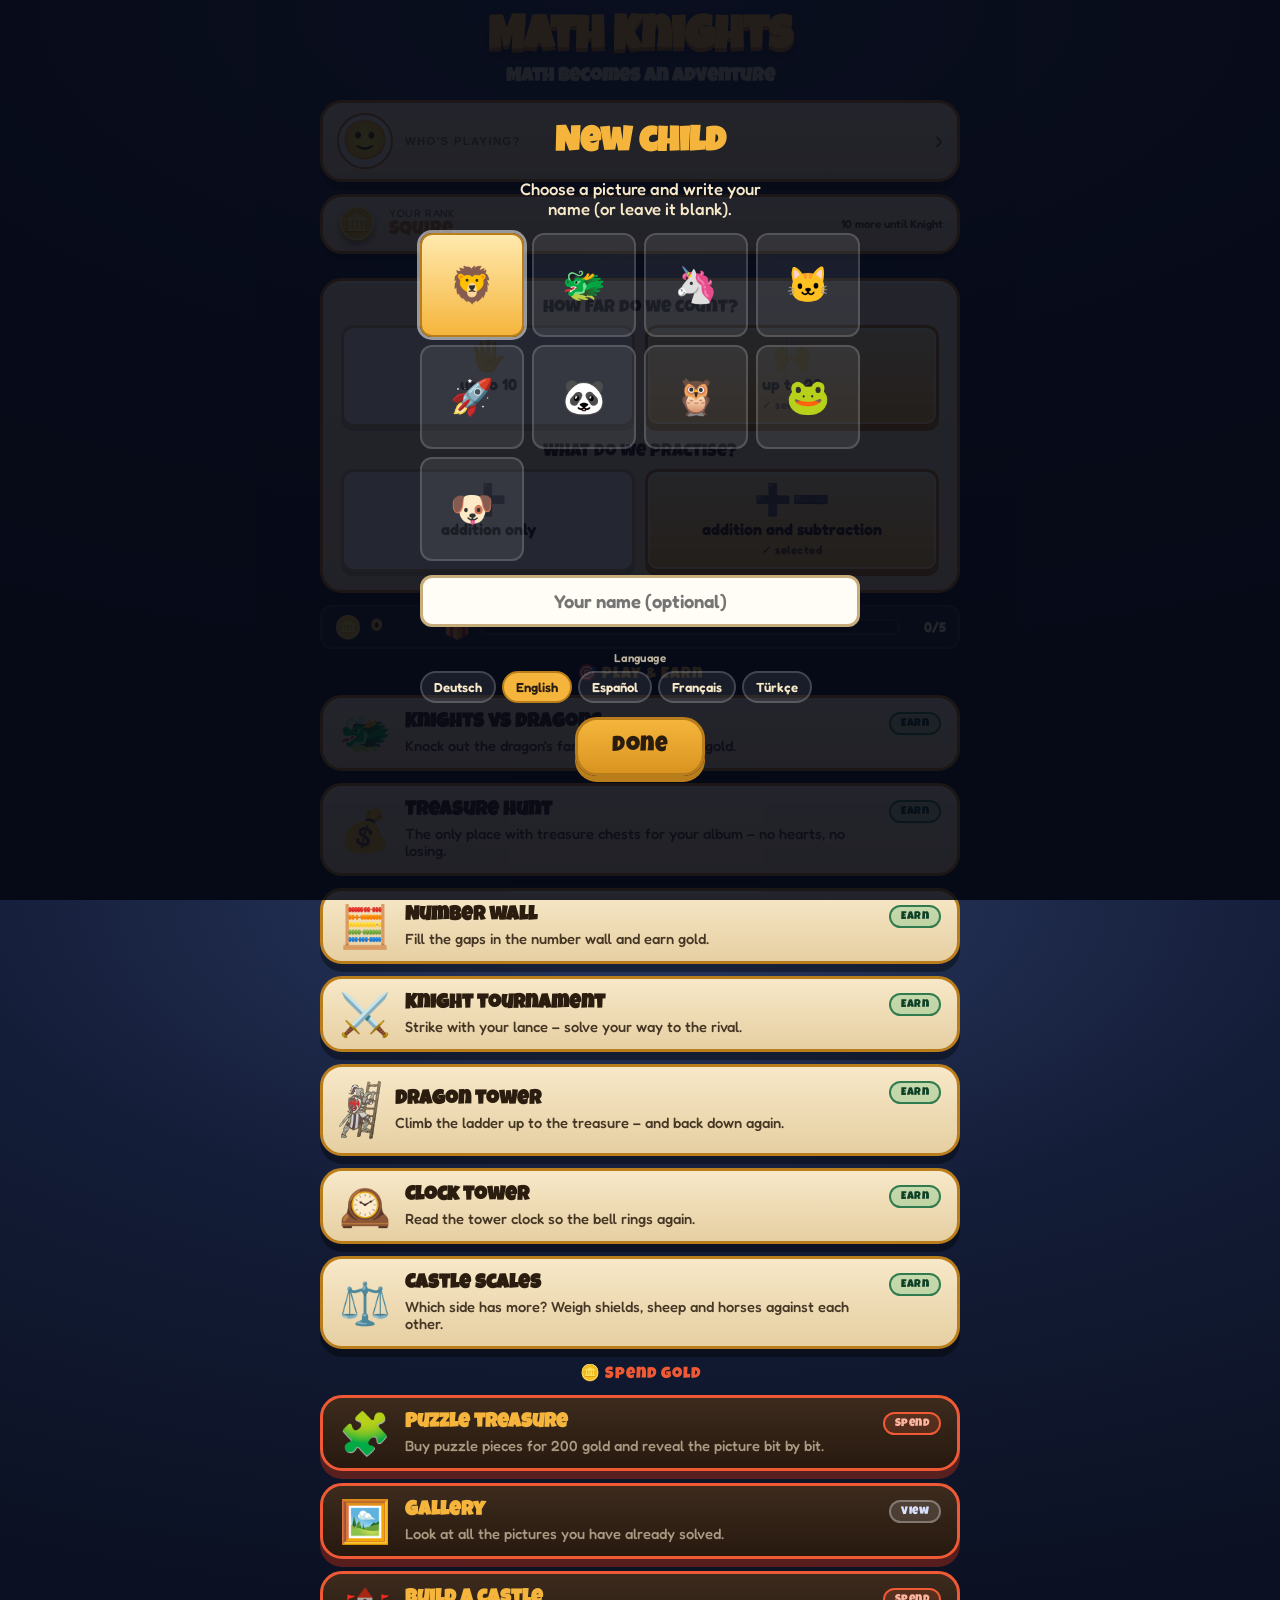
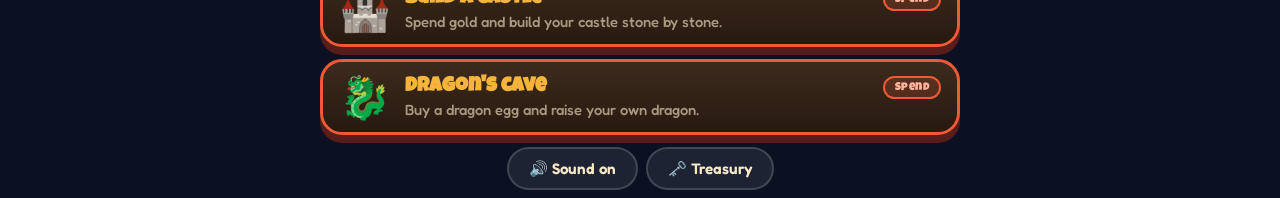
==== index.html @ bd095469 "Fortschritt: Spiele beginnen dort, wo sie aufgehört haben Bisher fing jedes Spiel bei jedem Start wi" ====
<!DOCTYPE html>
<html lang="de">
<head>
<meta charset="utf-8">
<meta name="viewport" content="width=device-width, initial-scale=1, viewport-fit=cover">
<title>Rechen-Ritter – Plus und Minus bis 20</title>
<link rel="preconnect" href="https://fonts.googleapis.com">
<link rel="preconnect" href="https://fonts.gstatic.com" crossorigin>
<link href="https://fonts.googleapis.com/css2?family=Luckiest+Guy&family=Fredoka:wght@400;500;600;700&display=swap" rel="stylesheet">
<link rel="stylesheet" href="style.css?v=31">
</head>
<body>
<div id="app">

  <!-- ============ START ============ -->
  <section class="screen is-active" id="screen-start">
    <h1 class="titel">
      <span class="zeile1" data-i18n="start.titel">Rechen-Ritter</span>
      <span class="zeile2" data-i18n="start.untertitel">Rechnen wird zum Abenteuer</span>
    </h1>

    <button class="spieler-leiste" id="spieler-leiste" type="button" data-i18n-aria="wer.spielt" aria-label="Wer spielt?">
      <span class="avatar" id="spieler-avatar">🦁</span>
      <span class="spieler-info">
        <span class="kopf" data-i18n="wer.spielt">Wer spielt?</span>
        <span class="name" id="spieler-name">Ritter 1</span>
      </span>
      <span class="pfeil">›</span>
    </button>

    <div class="rang-banner">
      <span class="rb-emoji js-rang-emoji">🪙</span>
      <span class="rb-info">
        <span class="rb-label" data-i18n="dein.rang">Dein Rang</span>
        <span class="rb-name js-rang">Knappe</span>
      </span>
      <span class="rb-fort js-rang-fort">noch 10 bis Ritter</span>
    </div>

    <!-- Erscheint nur, wenn der Drache Hunger hat; fuehrt in die Hoehle. -->
    <button class="hunger-banner" id="hunger-banner" type="button" hidden>
      <span class="hb-emoji">🍖</span>
      <span class="hb-info">
        <span class="hb-titel" id="hunger-titel">Dein Drache hat Hunger</span>
        <span class="hb-text" id="hunger-text">Ab in die Höhle und füttern!</span>
      </span>
      <span class="pfeil">›</span>
    </button>

    <div class="tafel">
      <div class="frage-block">
        <div class="frage" data-i18n="frage.raum">Wie weit rechnen wir?</div>
        <div class="wahl" id="wahl-raum">
          <button type="button" data-wert="10" aria-pressed="false"><span class="zeichen">🖐️</span><span data-i18n="raum.bis10">bis 10</span></button>
          <button type="button" data-wert="20" aria-pressed="true"><span class="zeichen">🙌</span><span data-i18n="raum.bis20">bis 20</span></button>
        </div>
      </div>
      <div class="frage-block">
        <div class="frage" data-i18n="frage.art">Was üben wir?</div>
        <div class="wahl" id="wahl-art">
          <button type="button" data-wert="plus" aria-pressed="false"><span class="zeichen">➕</span><span data-i18n="art.plus">nur Plus</span></button>
          <button type="button" data-wert="beides" aria-pressed="true"><span class="zeichen">➕➖</span><span data-i18n="art.beides">Plus und Minus</span></button>
        </div>
      </div>
    </div>

    <div class="schatzleiste">
      <span class="schild">🪙</span>
      <span class="goldbox js-goldbox"><span class="js-gold">0</span></span>
      <span class="schild">🎁</span>
      <span class="balken"><i class="js-truhe-balken"></i></span>
      <span class="zaehler js-truhe-zaehler">0/5</span>
    </div>

    <div class="spielwahl">
      <div class="spielwahl-titel" data-i18n="spielen.verdienen">🎯 Spielen &amp; Verdienen</div>
      <button class="spielkarte" id="karte-kampf" type="button">
        <span class="bild">🐲</span>
        <span>
          <h3 data-i18n="karte.kampf.titel">Ritter gegen Drachen</h3>
          <p data-i18n="karte.kampf.text">Schlag dem Drachen die Giftzähne aus. Jeder Treffer bringt Gold.</p>
          <span class="karte-fort" id="fort-kampf" hidden></span>
        </span>
        <span class="badge badge--verdienen" data-i18n="badge.verdienen">Verdienen</span>
      </button>
      <button class="spielkarte" id="karte-hort" type="button">
        <span class="bild">💰</span>
        <span>
          <h3 data-i18n="karte.hort.titel">Schatzjagd</h3>
          <p data-i18n="karte.hort.text">Nur hier gibt es Schatztruhen fürs Album – in Ruhe, ohne Verlieren.</p>
          <span class="karte-fort" id="fort-hort" hidden></span>
        </span>
        <span class="badge badge--verdienen" data-i18n="badge.verdienen">Verdienen</span>
      </button>
      <button class="spielkarte" id="karte-mauer" type="button">
        <span class="bild">🧮</span>
        <span>
          <h3 data-i18n="karte.mauer.titel">Rechenmauer</h3>
          <p data-i18n="karte.mauer.text">Fülle die Lücken der Zahlenmauer und verdiene Gold.</p>
          <span class="karte-fort" id="fort-mauer" hidden></span>
        </span>
        <span class="badge badge--verdienen" data-i18n="badge.verdienen">Verdienen</span>
      </button>
      <button class="spielkarte" id="karte-turnier" type="button">
        <span class="bild">⚔️</span>
        <span>
          <h3 data-i18n="karte.turnier.titel">Ritter-Turnier</h3>
          <p data-i18n="karte.turnier.text">Stich mit deiner Lanze zu – rechne dich bis zum Gegner vor.</p>
          <span class="karte-fort" id="fort-turnier" hidden></span>
        </span>
        <span class="badge badge--verdienen" data-i18n="badge.verdienen">Verdienen</span>
      </button>
      <button class="spielkarte" id="karte-turm" type="button">
        <span class="bild"><img src="images/ritter-leiter.svg?v=2" alt=""></span>
        <span>
          <h3 data-i18n="karte.turm.titel">Drachenturm</h3>
          <p data-i18n="karte.turm.text">Steig die Leiter hinauf zum Schatz – und wieder hinunter.</p>
        </span>
        <span class="badge badge--verdienen" data-i18n="badge.verdienen">Verdienen</span>
      </button>

      <button class="spielkarte" id="karte-uhr" type="button">
        <span class="bild">🕰️</span>
        <span>
          <h3 data-i18n="karte.uhr.titel">Uhrturm</h3>
          <p data-i18n="karte.uhr.text">Lies die Turmuhr ab, damit die Glocke wieder läutet.</p>
          <span class="karte-fort" id="fort-uhr" hidden></span>
        </span>
        <span class="badge badge--verdienen" data-i18n="badge.verdienen">Verdienen</span>
      </button>

      <button class="spielkarte" id="karte-waage" type="button">
        <span class="bild">⚖️</span>
        <span>
          <h3 data-i18n="karte.waage.titel">Burgwaage</h3>
          <p data-i18n="karte.waage.text">Wo sind mehr? Wieg Schilde, Schafe und Pferde gegeneinander auf.</p>
          <span class="karte-fort" id="fort-waage" hidden></span>
        </span>
        <span class="badge badge--verdienen" data-i18n="badge.verdienen">Verdienen</span>
      </button>

      <div class="spielwahl-titel spielwahl-titel--ausgeben" data-i18n="gold.ausgeben">🪙 Gold ausgeben</div>
      <button class="spielkarte spielkarte--ausgeben" id="karte-puzzle" type="button">
        <span class="bild">🧩</span>
        <span>
          <h3 data-i18n="karte.puzzle.titel">Puzzle-Schatz</h3>
          <p data-i18n="karte.puzzle.text">Kaufe Puzzleteile für 200 Gold und enthülle das Bild Stück für Stück.</p>
        </span>
        <span class="badge badge--ausgeben" data-i18n="badge.ausgeben">Ausgeben</span>
      </button>
      <button class="spielkarte spielkarte--ausgeben" id="karte-galerie" type="button">
        <span class="bild">🖼️</span>
        <span>
          <h3 data-i18n="karte.galerie.titel">Bildergalerie</h3>
          <p data-i18n="karte.galerie.text">Schau dir alle Bilder an, die du schon gelöst hast.</p>
        </span>
        <span class="badge badge--ansehen" data-i18n="badge.ansehen">Ansehen</span>
      </button>
      <button class="spielkarte spielkarte--ausgeben" id="karte-burg" type="button">
        <span class="bild">🏰</span>
        <span>
          <h3 data-i18n="karte.burg.titel">Burg bauen</h3>
          <p data-i18n="karte.burg.text">Gib Gold aus und errichte deine Burg Stein für Stein.</p>
        </span>
        <span class="badge badge--ausgeben" data-i18n="badge.ausgeben">Ausgeben</span>
      </button>
      <button class="spielkarte spielkarte--ausgeben" id="karte-hoehle" type="button">
        <span class="bild">🐉</span>
        <span>
          <h3 data-i18n="karte.hoehle.titel">Drachenhöhle</h3>
          <p data-i18n="karte.hoehle.text">Kauf ein Drachenei und zieh deinen eigenen Drachen gross.</p>
        </span>
        <span class="badge badge--ausgeben" data-i18n="badge.ausgeben">Ausgeben</span>
        <span class="karte-punkt" id="hoehle-punkt" hidden>🍖</span>
      </button>
    </div>

    <div class="fusszeile">
      <button class="mini" id="btn-ton-start">🔊 Ton an</button>
      <button class="mini" data-kammer data-i18n="kammer">🗝️ Schatzkammer</button>
    </div>
  </section>

  <!-- ============ SPIEL 1: DRACHENKAMPF ============ -->
  <section class="screen" id="screen-kampf">
    <div class="kampfleiste">
      <div class="partei">
        <div class="name" data-i18n="k.partei.ritter">Ritter</div>
        <div class="leben" id="herzen"></div>
      </div>
      <div class="runde" id="runde">Drache 1</div>
      <div class="partei partei--drache">
        <div class="name" id="drachen-name">Glutzahn</div>
        <div class="leben" id="zaehne"></div>
      </div>
    </div>

    <div class="schatzleiste">
      <span class="schild">🪙</span>
      <span class="goldbox js-goldbox"><span class="js-gold">0</span></span>
    </div>

    <div class="rang-chip"><span class="js-rang-emoji">🪙</span><span class="js-rang">Knappe</span></div>

    <div class="funken funken--gold" id="k-gold-funken"></div>

    <div class="arena">
      <div class="figur" id="ritter"><img src="images/ritter.svg?v=3" data-i18n-alt="k.partei.ritter" alt="Ritter"></div>
      <div class="figur figur--begleiter aus" id="kampf-begleiter" aria-hidden="true"></div>
      <div class="figur figur--drache" id="drache">🐲</div>
      <div class="effekt" id="effekt"></div>
      <div class="effekt effekt--feuer" id="effekt-feuer"></div>
      <div class="funken" id="funken"></div>
    </div>

    <div class="tafel aufgabe-tafel">
      <div class="aufgabe" id="k-aufgabe">7 + 5 = ?</div>
      <div class="rueckmeldung" id="k-rueckmeldung">Tippe die richtige Zahl an.</div>
      <div class="tipp-feld" id="k-tipp"><div class="zahlenfeldpunkte" id="k-punkte"></div></div>
    </div>

    <div class="zahlenfeld" id="k-zahlen"></div>

    <div class="fusszeile">
      <button class="mini" data-tipp="k" data-i18n="tipp">💡 Tipp</button>
      <button class="mini" data-kammer data-i18n="kammer">🗝️ Schatzkammer</button>
      <button class="mini" data-ton>🔊 Ton</button>
      <button class="mini" data-heim data-i18n="heim">🏠 Auswahl</button>
    </div>
  </section>

  <!-- ============ SPIEL 2: SCHATZJAGD ============ -->
  <section class="screen" id="screen-hort">
    <div class="hort-kopf">
      <div class="anzeige">
        <div class="kopf" data-i18n="gold">Gold</div>
        <div class="wert"><span class="goldbox js-goldbox"><span class="js-gold">0</span></span></div>
      </div>
      <div class="anzeige anzeige--serie aus" id="anz-serie"><div class="kopf" data-i18n="serie">Serie</div><div class="wert" id="serie-wert">×1</div></div>
      <div class="anzeige"><div class="kopf" data-i18n="aufgabe">Aufgabe</div><div class="wert" id="runden-wert">1/15</div></div>
    </div>

    <div class="schatzleiste">
      <span class="schild">🎁</span>
      <span class="balken"><i class="js-truhe-balken"></i></span>
      <span class="zaehler js-truhe-zaehler">0/5</span>
    </div>

    <div class="hort-buehne">
      <div class="rang js-rang">Knappe</div>
      <div class="haufen js-haufen">🪙</div>
      <div class="funken" id="h-funken"></div>
    </div>

    <div class="tafel aufgabe-tafel">
      <div class="aufgabe" id="h-aufgabe">7 + 5 = ?</div>
      <div class="rueckmeldung" id="h-rueckmeldung">Tippe die richtige Zahl an.</div>
      <div class="tipp-feld" id="h-tipp"><div class="zahlenfeldpunkte" id="h-punkte"></div></div>
    </div>

    <div class="zahlenfeld" id="h-zahlen"></div>

    <div class="fusszeile">
      <button class="mini" data-tipp="h" data-i18n="tipp">💡 Tipp</button>
      <button class="mini" data-kammer data-i18n="kammer">🗝️ Schatzkammer</button>
      <button class="mini" data-ton>🔊 Ton</button>
      <button class="mini" data-heim data-i18n="heim">🏠 Auswahl</button>
    </div>
  </section>

  <!-- ============ SPIEL 3: PUZZLE-SCHATZ ============ -->
  <section class="screen" id="screen-puzzle">
    <div class="puzzle-kopf">
      <div class="anzeige">
        <div class="kopf" data-i18n="gold">Gold</div>
        <div class="wert"><span class="goldbox js-goldbox"><span class="js-gold">0</span></span></div>
      </div>
      <div class="anzeige">
        <div class="kopf" data-i18n="puzzle">Puzzle</div>
        <div class="wert" id="puzzle-nr">1</div>
      </div>
      <div class="anzeige">
        <div class="kopf" data-i18n="teile">Teile</div>
        <div class="wert" id="puzzle-zaehler">0/20</div>
      </div>
    </div>

    <div class="rang-chip"><span class="js-rang-emoji">🪙</span><span class="js-rang">Knappe</span></div>

    <div class="tafel puzzle-tafel">
      <div class="puzzle-bild" id="puzzle-bild" data-i18n-aria="aria.puzzlebild" aria-label="Puzzlebild"></div>
      <div class="funken" id="puzzle-funken"></div>
      <div class="puzzle-fortschritt">
        <div class="puzzle-fortschritt-text" id="puzzle-text">Kaufe ein Teil und enthülle ein Stück des Bildes.</div>
        <div class="balken"><i id="puzzle-balken"></i></div>
      </div>
    </div>

    <div class="puzzle-info">
      <span data-i18n="puzzle.eins">🧩 1 Puzzleteil</span>
      <strong>200 🪙</strong>
    </div>

    <button class="knopf" id="btn-puzzle-kaufen" type="button">🧩 Puzzleteil kaufen – 200 Gold</button>
    <div class="puzzle-hinweis" id="puzzle-hinweis">Mit jedem gekauften Teil wird das Bild ein bisschen sichtbarer.</div>

    <div class="fusszeile">
      <button class="mini" id="btn-zur-galerie" data-i18n="galerie.kurz">🖼️ Galerie</button>
      <button class="mini" data-kammer data-i18n="kammer">🗝️ Schatzkammer</button>
      <button class="mini" data-ton>🔊 Ton</button>
      <button class="mini" data-heim data-i18n="heim">🏠 Auswahl</button>
    </div>
  </section>

  <!-- ============ BILDERGALERIE ============ -->
  <section class="screen" id="screen-galerie">
    <div class="puzzle-kopf">
      <div class="anzeige">
        <div class="kopf" data-i18n="gold">Gold</div>
        <div class="wert"><span class="goldbox js-goldbox"><span class="js-gold">0</span></span></div>
      </div>
      <div class="anzeige">
        <div class="kopf" data-i18n="bilder">Bilder</div>
        <div class="wert" id="galerie-zaehler">0/5</div>
      </div>
    </div>

    <div class="rang-chip"><span class="js-rang-emoji">🪙</span><span class="js-rang">Knappe</span></div>

    <div class="tafel">
      <h2 class="galerie-titel" data-i18n="galerie.titel">🖼️ Deine Bildergalerie</h2>
      <p class="galerie-text" id="galerie-text">Noch kein Bild fertig.</p>
      <div class="galerie-gitter" id="galerie-gitter"></div>
    </div>

    <div class="fusszeile">
      <button class="mini" id="btn-zum-puzzle" data-i18n="puzzle.kurz">🧩 Puzzle</button>
      <button class="mini" data-kammer data-i18n="kammer">🗝️ Schatzkammer</button>
      <button class="mini" data-ton>🔊 Ton</button>
      <button class="mini" data-heim data-i18n="heim">🏠 Auswahl</button>
    </div>
  </section>

  <!-- ============ SPIEL 4: BURG BAUEN ============ -->
  <section class="screen" id="screen-burg">
    <div class="burg-kopf">
      <div class="anzeige">
        <div class="kopf" data-i18n="gold">Gold</div>
        <div class="wert"><span class="goldbox js-goldbox"><span class="js-gold">0</span></span></div>
      </div>
      <div class="anzeige">
        <div class="kopf" data-i18n="burgwert">Burgwert</div>
        <div class="wert" id="burg-wert">0</div>
      </div>
      <div class="anzeige">
        <div class="kopf" data-i18n="teile">Teile</div>
        <div class="wert" id="burg-zaehler">0</div>
      </div>
    </div>

    <div class="rang-chip"><span class="js-rang-emoji">🪙</span><span class="js-rang">Knappe</span></div>

    <div class="tafel burg-tafel">
      <div class="burg-buehne">
        <div class="burg-raster" id="burg-raster" data-i18n-aria="aria.burgbaustelle" aria-label="Burgbaustelle"></div>
        <div class="burg-fundament" id="burg-fundament" aria-hidden="true"></div>
      </div>
      <div class="burg-fortschritt">
        <div class="burg-checkliste" id="burg-checkliste"></div>
      </div>
    </div>

    <div class="burg-palette" id="burg-palette" data-i18n-aria="aria.bauteile" aria-label="Bauteile"></div>

    <div class="burg-hinweis" id="burg-hinweis" data-i18n="burg.waehle">Wähle ein Bauteil und tippe dann auf ein Feld.</div>

    <div class="fusszeile">
      <button class="mini" data-kammer data-i18n="kammer">🗝️ Schatzkammer</button>
      <button class="mini" data-ton>🔊 Ton</button>
      <button class="mini" data-heim data-i18n="heim">🏠 Auswahl</button>
    </div>
  </section>

  <!-- ============ SPIEL 6: DRACHENHÖHLE ============ -->
  <section class="screen" id="screen-hoehle">
    <div class="hoehle-kopf">
      <div class="anzeige">
        <div class="kopf" data-i18n="gold">Gold</div>
        <div class="wert"><span class="goldbox js-goldbox"><span class="js-gold">0</span></span></div>
      </div>
      <div class="anzeige">
        <div class="kopf" data-i18n="drache">Drache</div>
        <div class="wert" id="hoehle-stufe">–</div>
      </div>
      <div class="anzeige">
        <div class="kopf" data-i18n="futter">Futter</div>
        <div class="wert" id="hoehle-zaehler">0</div>
      </div>
    </div>

    <div class="rang-chip"><span class="js-rang-emoji">🪙</span><span class="js-rang">Knappe</span></div>

    <div class="hoehle-buehne">
      <div class="hoehle-kulisse">
        <svg viewBox="0 0 400 200" preserveAspectRatio="xMidYMid slice" aria-hidden="true">
          <defs>
            <linearGradient id="hh-innen" x1="0" y1="0" x2="0" y2="1">
              <stop offset="0" stop-color="#101832"/><stop offset="1" stop-color="#4a2b22"/>
            </linearGradient>
            <linearGradient id="hh-fels" x1="0" y1="0" x2="0" y2="1">
              <stop offset="0" stop-color="#1a2138"/><stop offset="1" stop-color="#070b16"/>
            </linearGradient>
            <linearGradient id="hh-boden" x1="0" y1="0" x2="0" y2="1">
              <stop offset="0" stop-color="#6b3d24"/><stop offset="1" stop-color="#1a1020"/>
            </linearGradient>
            <radialGradient id="hh-glut" cx="50%" cy="90%" r="58%">
              <stop offset="0" stop-color="#ffc061" stop-opacity=".75"/>
              <stop offset="42%" stop-color="#e8722a" stop-opacity=".34"/>
              <stop offset="100%" stop-color="#c8501f" stop-opacity="0"/>
            </radialGradient>
          </defs>
          <!-- Höhleninneres mit Glut vom Feuer am Boden -->
          <rect width="400" height="200" fill="url(#hh-innen)"/>
          <rect width="400" height="200" fill="url(#hh-glut)"/>
          <!-- Boden mit Glutsaum und ein paar Goldmünzen -->
          <path d="M56 200 C110 174 160 168 200 168 C240 168 290 174 344 200 Z" fill="url(#hh-boden)"/>
          <ellipse cx="200" cy="190" rx="70" ry="10" fill="#ffb44e" opacity=".3"/>
          <g fill="#f5b53c">
            <circle cx="140" cy="188" r="4"/><circle cx="158" cy="194" r="3"/>
            <circle cx="255" cy="189" r="4"/><circle cx="238" cy="195" r="3"/>
            <circle cx="199" cy="196" r="3.5"/><circle cx="277" cy="196" r="2.5"/>
          </g>
          <!-- Felsrahmen: aussen herum, in der Mitte der Höhlenbogen ausgespart -->
          <path d="M0 0 H400 V200 H346 C356 130 320 62 252 42 C216 31 184 31 148 42 C80 62 44 130 54 200 H0 Z" fill="url(#hh-fels)"/>
          <g fill="#111728">
            <polygon points="150,40 160,44 154,86"/>
            <polygon points="182,33 193,33 187,74"/>
            <polygon points="215,33 225,34 220,66"/>
            <polygon points="247,41 258,46 252,80"/>
            <polygon points="112,62 124,54 120,96"/>
            <polygon points="285,56 296,64 290,92"/>
          </g>
          <path d="M0 0 H400 V200 H346 C356 130 320 62 252 42 C216 31 184 31 148 42 C80 62 44 130 54 200 H0 Z" fill="none" stroke="#2b3350" stroke-width="2" opacity=".55"/>
        </svg>
        <div class="hoehle-foto"></div>
      </div>
      <div class="hoehle-name" id="hoehle-name" data-i18n="karte.hoehle.titel">Drachenhöhle</div>
      <div class="hoehle-schmuck" id="hoehle-schmuck"></div>
      <div class="hoehle-drache" id="hoehle-drache">🥚</div>
      <div class="funken" id="hoehle-funken"></div>
    </div>

    <div class="tafel hoehle-tafel">
      <div class="hoehle-text" id="hoehle-text">In der Höhle ist es still. Hier könnte dein eigener Drache wohnen.</div>
      <div class="balken"><i id="hoehle-balken"></i></div>
      <div class="hoehle-fort" id="hoehle-fort"></div>
    </div>

    <button class="knopf" id="btn-hoehle-haupt" type="button">🥚 Drachenei kaufen – 500 Gold</button>

    <div class="hoehle-namenwahl" id="hoehle-namenwahl" hidden>
      <div class="hoehle-namen-titel" data-i18n="hoehle.name.titel">Wie soll dein Drache heißen?</div>
      <div class="hoehle-namen-text" data-i18n="hoehle.name.text">Tippe einen Namen an – er bleibt für immer.</div>
      <div class="hoehle-namen" id="hoehle-namen"></div>
    </div>

    <div class="hoehle-laden" id="hoehle-laden" data-i18n-aria="aria.hoehle.schmuck" aria-label="Höhlenschmuck"></div>

    <div class="hoehle-farbwahl" id="hoehle-farbwahl" hidden>
      <div class="hoehle-namen-titel" data-i18n="hoehle.farben.titel">Drachenfarbe</div>
      <div class="hoehle-laden" id="hoehle-farben"></div>
    </div>

    <div class="hoehle-hinweis" id="hoehle-hinweis" data-i18n="hoehle.hinweis.start">Verdiene Gold in den Rechenspielen und bring Leben in die Höhle.</div>

    <div class="fusszeile">
      <button class="mini" data-kammer data-i18n="kammer">🗝️ Schatzkammer</button>
      <button class="mini" data-ton>🔊 Ton</button>
      <button class="mini" data-heim data-i18n="heim">🏠 Auswahl</button>
    </div>
  </section>

  <!-- ============ SPIEL 5: RECHENMAUER ============ -->
  <section class="screen" id="screen-mauer">
    <div class="hort-kopf">
      <div class="anzeige">
        <div class="kopf" data-i18n="gold">Gold</div>
        <div class="wert"><span class="goldbox js-goldbox"><span class="js-gold">0</span></span></div>
      </div>
      <div class="anzeige anzeige--serie aus" id="m-serie">
        <div class="kopf" data-i18n="serie">Serie</div>
        <div class="wert" id="m-serie-wert">×1</div>
      </div>
      <div class="anzeige">
        <div class="kopf" data-i18n="mauer">Mauer</div>
        <div class="wert" id="m-runden">1/15</div>
      </div>
    </div>

    <div class="rang-chip"><span class="js-rang-emoji">🪙</span><span class="js-rang">Knappe</span></div>

    <div class="mauer-buehne">
      <div class="mauer" id="mauer" data-i18n-aria="aria.mauer" aria-label="Rechenmauer"></div>
    </div>

    <div class="tafel aufgabe-tafel">
      <div class="rueckmeldung" id="m-rueckmeldung">Fülle die leuchtende Lücke der Mauer.</div>
      <div class="tipp-feld" id="m-tipp"><div class="m-tipp-hinweis" id="m-tipp-hinweis"></div></div>
    </div>

    <div class="zahlenfeld" id="m-zahlen"></div>

    <div class="fusszeile">
      <button class="mini" data-tipp="m" data-i18n="tipp">💡 Tipp</button>
      <button class="mini" data-kammer data-i18n="kammer">🗝️ Schatzkammer</button>
      <button class="mini" data-ton>🔊 Ton</button>
      <button class="mini" data-heim data-i18n="heim">🏠 Auswahl</button>
    </div>
  </section>

  <!-- ============ SPIEL 8: DRACHENTURM ============ -->
  <section class="screen" id="screen-turm">
    <div class="hort-kopf">
      <div class="anzeige">
        <div class="kopf" data-i18n="gold">Gold</div>
        <div class="wert"><span class="goldbox js-goldbox"><span class="js-gold">0</span></span></div>
      </div>
      <div class="anzeige anzeige--serie aus" id="turm-serie">
        <div class="kopf" data-i18n="serie">Serie</div>
        <div class="wert" id="turm-serie-wert">×1</div>
      </div>
      <div class="anzeige">
        <div class="kopf" data-i18n="turm">Turm</div>
        <div class="wert" id="turm-runden">1/3</div>
      </div>
    </div>

    <div class="rang-chip"><span class="js-rang-emoji">🪙</span><span class="js-rang">Knappe</span></div>

    <div class="turm-buehne">
      <div class="turm-leiter" id="turm-leiter" data-i18n-aria="aria.turm" aria-label="Drachenturm"></div>
      <div class="funken" id="turm-funken"></div>
    </div>

    <div class="tafel aufgabe-tafel">
      <div class="aufgabe" id="turm-aufgabe">1 + 1 = ?</div>
      <div class="rueckmeldung" id="turm-rueckmeldung">Noch einmal so viel – eine Sprosse höher!</div>
      <div class="tipp-feld" id="turm-tipp"><div class="zahlenfeldpunkte" id="turm-punkte"></div></div>
    </div>

    <div class="zahlenfeld" id="turm-zahlen"></div>

    <div class="fusszeile">
      <button class="mini" data-tipp="turm" data-i18n="tipp">💡 Tipp</button>
      <button class="mini" data-kammer data-i18n="kammer">🗝️ Schatzkammer</button>
      <button class="mini" data-ton>🔊 Ton</button>
      <button class="mini" data-heim data-i18n="heim">🏠 Auswahl</button>
    </div>
  </section>

  <!-- ============ SPIEL 9: UHRTURM ============ -->
  <section class="screen" id="screen-uhr">
    <div class="hort-kopf">
      <div class="anzeige">
        <div class="kopf" data-i18n="gold">Gold</div>
        <div class="wert"><span class="goldbox js-goldbox"><span class="js-gold">0</span></span></div>
      </div>
      <div class="anzeige anzeige--serie aus" id="uhr-serie">
        <div class="kopf" data-i18n="serie">Serie</div>
        <div class="wert" id="uhr-serie-wert">×1</div>
      </div>
      <div class="anzeige">
        <div class="kopf" data-i18n="uhr">Runde</div>
        <div class="wert" id="uhr-runden">1/3</div>
      </div>
    </div>

    <div class="rang-chip"><span class="js-rang-emoji">🪙</span><span class="js-rang">Knappe</span></div>

    <div class="uhr-buehne">
      <div class="uhr-turm">
        <div class="uhr-dach"><span class="uhr-glocke" id="uhr-glocke">🔔</span></div>
        <div class="uhr-blatt" id="uhr-blatt" data-i18n-aria="aria.uhr" aria-label="Turmuhr"></div>
        <div class="uhr-fenster" id="uhr-fenster"></div>
      </div>
      <div class="funken" id="uhr-funken"></div>
    </div>

    <div class="tafel aufgabe-tafel">
      <div class="aufgabe" id="uhr-aufgabe">? Uhr</div>
      <div class="rueckmeldung" id="uhr-rueckmeldung">Wie spät ist es?</div>
      <div class="tipp-feld" id="uhr-tipp"><div class="uhr-tipptext" id="uhr-tipptext"></div></div>
    </div>

    <div class="zahlenfeld zahlenfeld--uhr" id="uhr-zahlen"></div>
    <div class="uhr-wahl" id="uhr-wahl" hidden></div>

    <div class="fusszeile">
      <button class="mini" data-tipp="uhr" data-i18n="tipp">💡 Tipp</button>
      <button class="mini" data-kammer data-i18n="kammer">🗝️ Schatzkammer</button>
      <button class="mini" data-ton>🔊 Ton</button>
      <button class="mini" data-heim data-i18n="heim">🏠 Auswahl</button>
    </div>
  </section>

  <!-- ============ SPIEL 10: BURGWAAGE ============ -->
  <section class="screen" id="screen-waage">
    <div class="hort-kopf">
      <div class="anzeige">
        <div class="kopf" data-i18n="gold">Gold</div>
        <div class="wert"><span class="goldbox js-goldbox"><span class="js-gold">0</span></span></div>
      </div>
      <div class="anzeige anzeige--serie aus" id="waage-serie">
        <div class="kopf" data-i18n="serie">Serie</div>
        <div class="wert" id="waage-serie-wert">×1</div>
      </div>
      <div class="anzeige">
        <div class="kopf" data-i18n="waage">Runde</div>
        <div class="wert" id="waage-runden">1/3</div>
      </div>
    </div>

    <div class="rang-chip"><span class="js-rang-emoji">🪙</span><span class="js-rang">Knappe</span></div>

    <div class="waage-buehne">
      <div class="waage" id="waage-bild">
        <i class="waage-balken"></i>
        <i class="waage-saeule"></i>
        <div class="waage-seite">
          <div class="waage-schale" id="waage-links"></div>
          <div class="waage-zahl" id="waage-zahl-links" hidden>0</div>
        </div>
        <div class="waage-seite">
          <div class="waage-schale" id="waage-rechts"></div>
          <div class="waage-zahl" id="waage-zahl-rechts" hidden>0</div>
        </div>
      </div>
      <div class="funken" id="waage-funken"></div>
    </div>

    <div class="tafel aufgabe-tafel">
      <div class="aufgabe" id="waage-aufgabe" hidden>7 ? 5</div>
      <div class="rueckmeldung" id="waage-rueckmeldung">Wo sind mehr?</div>
      <div class="tipp-feld" id="waage-tipp"><div class="uhr-tipptext" id="waage-tipptext"></div></div>
    </div>

    <div class="waage-antwort" id="waage-antwort"></div>

    <div class="fusszeile">
      <button class="mini" data-tipp="waage" data-i18n="tipp">💡 Tipp</button>
      <button class="mini" data-kammer data-i18n="kammer">🗝️ Schatzkammer</button>
      <button class="mini" data-ton>🔊 Ton</button>
      <button class="mini" data-heim data-i18n="heim">🏠 Auswahl</button>
    </div>
  </section>

  <!-- ============ SPIEL 7: RITTER-TURNIER ============ -->
  <section class="screen" id="screen-turnier">
    <div class="hort-kopf">
      <div class="anzeige">
        <div class="kopf" data-i18n="gold">Gold</div>
        <div class="wert"><span class="goldbox js-goldbox"><span class="js-gold">0</span></span></div>
      </div>
      <div class="anzeige anzeige--serie aus" id="t-serie">
        <div class="kopf" data-i18n="serie">Serie</div>
        <div class="wert" id="t-serie-wert">×1</div>
      </div>
      <div class="anzeige">
        <div class="kopf" data-i18n="gegner">Gegner</div>
        <div class="wert" id="t-gegner">1/4</div>
      </div>
    </div>

    <div class="rang-chip"><span class="js-rang-emoji">🪙</span><span class="js-rang">Knappe</span></div>

    <div class="funken funken--gold" id="t-gold-funken"></div>

    <div class="turnier-buehne" id="turnier-buehne">
      <div class="turnier-schild turnier-schild--ich">
        <span class="turnier-name" id="t-name-ich">Dein Ritter</span>
        <span class="turnier-treffer" id="t-treffer-ich"></span>
      </div>
      <div class="turnier-ritt" id="t-ritt">Ritt 0/8</div>
      <div class="turnier-schild turnier-schild--gegner">
        <span class="turnier-name" id="t-name-gegner">Ritter Blauhelm</span>
        <span class="turnier-treffer" id="t-treffer-gegner"></span>
      </div>
      <div class="turnier-spur"><i class="turnier-mitte"></i></div>
      <div class="turnier-platz turnier-platz--ich" id="t-platz-ich">
        <img class="turnier-ritter" id="t-ich" src="images/ritter-nach-rechts.svg?v=3" data-i18n-alt="t.dein.ritter" alt="Dein Ritter">
      </div>
      <div class="turnier-platz turnier-platz--gegner" id="t-platz-gegner">
        <img class="turnier-ritter" id="t-gegner-ritter" src="images/ritter-nach-links.svg?v=3" data-i18n-alt="gegner" alt="Gegner">
      </div>
      <div class="effekt" id="t-effekt"></div>
      <div class="funken" id="t-funken"></div>
    </div>

    <div class="tafel aufgabe-tafel">
      <div class="aufgabe" id="t-aufgabe">7 + 5 = ?</div>
      <div class="rueckmeldung" id="t-rueckmeldung">Tippe die richtige Zahl an.</div>
      <div class="tipp-feld" id="t-tipp"><div class="zahlenfeldpunkte" id="t-punkte"></div></div>
    </div>

    <div class="zahlenfeld" id="t-zahlen"></div>

    <div class="fusszeile">
      <button class="mini" data-tipp="t" data-i18n="tipp">💡 Tipp</button>
      <button class="mini" data-kammer data-i18n="kammer">🗝️ Schatzkammer</button>
      <button class="mini" data-ton>🔊 Ton</button>
      <button class="mini" data-heim data-i18n="heim">🏠 Auswahl</button>
    </div>
  </section>

  <!-- ============ DRACHE BESIEGT ============ -->
  <section class="screen" id="screen-win">
    <div class="ergebnis">
      <div class="grossfigur">🏆</div>
      <h2 id="win-titel">Drache besiegt!</h2>
      <div class="sterne" id="win-sterne">⭐⭐⭐</div>
      <p class="beute" id="win-beute">+50 Gold</p>
      <p id="win-text"></p>
      <button class="knopf" id="btn-weiter" data-i18n="win.weiter">Nächster Drache</button>
      <button class="mini" data-heim data-i18n="heim">🏠 Auswahl</button>
    </div>
  </section>

  <!-- ============ ENDE ============ -->
  <section class="screen" id="screen-ende">
    <div class="ergebnis">
      <div class="grossfigur" id="ende-figur">🐉</div>
      <h2 id="ende-titel">Der Drache war stärker</h2>
      <p id="ende-text"></p>
      <div class="bilanz">
        <div><b id="stat-richtig">0</b><span data-i18n="ende.richtig">richtig</span></div>
        <div><b id="stat-serie">0</b><span data-i18n="ende.serie">beste Serie</span></div>
        <div><b id="stat-gold">0</b><span data-i18n="ende.gold">Gold verdient</span></div>
      </div>
      <button class="knopf" id="btn-nochmal" data-i18n="ende.nochmal">Noch einmal</button>
      <button class="mini" data-heim data-i18n="heim">🏠 Auswahl</button>
    </div>
  </section>
</div>

<!-- ============ TRUHEN-OVERLAY ============ -->
<div class="overlay" id="ov-truhe">
  <div class="overlay-karte">
    <div class="truhe" id="truhen-bild">🎁</div>
    <h2 id="truhen-titel" data-i18n="truhe.titel">Eine Schatztruhe!</h2>
    <p id="truhen-text" data-i18n="truhe.text">Tippe die Truhe an.</p>
    <p class="gold-plus" id="truhen-gold" style="visibility:hidden">+50 Gold</p>
    <button class="knopf" id="btn-truhe-zu" style="visibility:hidden" data-i18n="truhe.weiter">Weiter rechnen</button>
  </div>
</div>

<!-- ============ SCHATZKAMMER ============ -->
<!-- ============ BILD GROSS ANSEHEN ============ -->
<div class="overlay" id="ov-bild">
  <div class="overlay-karte">
    <h2 class="bild-titel" id="bild-titel">Bild 1</h2>
    <div class="bild-rahmen" id="bild-rahmen">
      <img id="bild-gross" data-i18n-alt="aria.bild.geloest" alt="Gelöstes Puzzlebild">
    </div>
    <p class="bild-hinweis" id="bild-hinweis" data-i18n="bild.hinweis">Tippe das Bild an, um es grösser zu sehen.</p>
    <button class="knopf" id="btn-bild-zu" data-i18n="zurueck">Zurück</button>
  </div>
</div>

<div class="overlay" id="ov-kammer">
  <div class="overlay-karte">
    <h2 data-i18n="kammer.titel">Deine Schatzkammer</h2>
    <p id="kammer-text">0 von 12 Schätzen gefunden</p>
    <div class="album-gitter" id="album"></div>
    <p class="gold-plus" id="kammer-gold">🪙 0 Gold</p>
    <button class="knopf" id="btn-kammer-zu" data-i18n="zurueck">Zurück</button>
  </div>
</div>

<!-- ============ TAGESZIEL ============ -->
<div class="overlay" id="ov-ziel">
  <div class="overlay-karte">
    <div class="belohnung">🌟</div>
    <h2 data-i18n="ziel.titel">Tagesziel geschafft!</h2>
    <p id="ziel-text"></p>
    <p class="gold-plus" data-i18n="ziel.bonus">+100 Bonus-Gold</p>
    <button class="knopf" id="btn-ziel-weiter" data-i18n="ziel.weiter">Weiter sammeln</button>
    <button class="mini" data-heim data-i18n="heim">🏠 Auswahl</button>
  </div>
</div>

<!-- ============ RECHENMAUER GESCHAFFT ============ -->
<div class="overlay" id="ov-mauer">
  <div class="overlay-karte">
    <div class="belohnung">🧮</div>
    <h2 data-i18n="mauer.titel">Alle Rechenmauern geschafft!</h2>
    <p id="mauer-ziel-text"></p>
    <p class="gold-plus" data-i18n="ziel.bonus">+100 Bonus-Gold</p>
    <button class="knopf" id="btn-mauer-weiter" data-i18n="mauer.weiter">Weiter mauern</button>
    <button class="mini" data-heim data-i18n="heim">🏠 Auswahl</button>
  </div>
</div>

<!-- ============ DRACHENTURM ERGEBNIS ============ -->
<div class="overlay" id="ov-turm">
  <div class="overlay-karte">
    <div class="belohnung"><img src="images/ritter-leiter.svg?v=2" alt=""></div>
    <h2 data-i18n="turm.titel">Alle Türme erklommen!</h2>
    <p id="turm-ziel-text"></p>
    <p class="gold-plus" data-i18n="ziel.bonus">+100 Bonus-Gold</p>
    <p class="farbe-frei" id="turm-farbe-frei" hidden></p>
    <button class="knopf" id="btn-turm-weiter" data-i18n="turm.weiter">Weiter klettern</button>
    <button class="mini" data-heim data-i18n="heim">🏠 Auswahl</button>
  </div>
</div>

<!-- ============ UHRTURM ERGEBNIS ============ -->
<div class="overlay" id="ov-uhr">
  <div class="overlay-karte">
    <div class="belohnung">🔔</div>
    <h2 data-i18n="uhr.titel">Die Turmuhr geht wieder!</h2>
    <p id="uhr-ziel-text"></p>
    <p class="gold-plus" data-i18n="ziel.bonus">+100 Bonus-Gold</p>
    <button class="knopf" id="btn-uhr-bonus" data-i18n="uhr.bonus.knopf" hidden>🔔 Bonus: Viertelstunden</button>
    <button class="knopf" id="btn-uhr-weiter" data-i18n="uhr.weiter">Noch einmal</button>
    <button class="mini" data-heim data-i18n="heim">🏠 Auswahl</button>
  </div>
</div>

<!-- ============ BURGWAAGE ERGEBNIS ============ -->
<div class="overlay" id="ov-waage">
  <div class="overlay-karte">
    <div class="belohnung">⚖️</div>
    <h2 data-i18n="waage.titel">Alles aufgewogen!</h2>
    <p id="waage-ziel-text"></p>
    <p class="gold-plus" data-i18n="ziel.bonus">+100 Bonus-Gold</p>
    <button class="knopf" id="btn-waage-weiter" data-i18n="waage.weiter">Noch einmal</button>
    <button class="mini" data-heim data-i18n="heim">🏠 Auswahl</button>
  </div>
</div>

<!-- ============ TURNIER ERGEBNIS ============ -->
<div class="overlay" id="ov-turnier">
  <div class="overlay-karte">
    <div class="belohnung" id="t-erg-emoji">⚔️</div>
    <h2 id="t-erg-titel">Sieg!</h2>
    <p id="t-erg-text"></p>
    <p class="gold-plus" id="t-erg-gold">+50 Gold</p>
    <button class="knopf" id="btn-turnier-weiter" data-i18n="turnier.weiter">Weiter</button>
    <button class="mini" data-heim data-i18n="heim">🏠 Auswahl</button>
  </div>
</div>

<!-- ============ WER SPIELT? ============ -->
<div class="overlay" id="ov-konto">
  <div class="overlay-karte">
    <h2 data-i18n="konto.titel">Wer spielt?</h2>
    <p data-i18n="konto.tippe">Tippe auf dein Bild.</p>
    <div class="konto-gitter" id="konto-gitter"></div>
    <div class="sprache-feld">
      <span class="sprache-label" data-i18n="sprache.titel">Sprache</span>
      <div class="sprache-wahl" id="sprache-wahl-konto"></div>
    </div>
    <button class="knopf" id="btn-konto-zu" data-i18n="zurueck">Zurück</button>
  </div>
</div>

<!-- ============ NEUES KONTO ============ -->
<div class="overlay" id="ov-konto-neu">
  <div class="overlay-karte">
    <h2 data-i18n="konto.neu">Neues Kind</h2>
    <p data-i18n="konto.neu.text">Wähle ein Bild und schreibe deinen Namen (oder lass ihn frei).</p>
    <div class="avatar-wahl" id="avatar-wahl"></div>
    <input class="konto-name" id="konto-name-eingabe" type="text" maxlength="12" data-i18n-placeholder="konto.name.placeholder" placeholder="Dein Name (optional)" autocomplete="off">
    <div class="sprache-feld">
      <span class="sprache-label" data-i18n="sprache.titel">Sprache</span>
      <div class="sprache-wahl" id="sprache-wahl-neu"></div>
    </div>
    <button class="knopf" id="btn-konto-anlegen" data-i18n="konto.fertig">Fertig</button>
    <button class="mini" id="btn-konto-neu-zu" data-i18n="konto.abbrechen">Abbrechen</button>
  </div>
</div>

<script src="strings.js?v=21"></script>
<script src="app.js?v=32"></script>
</body>
</html>
---- style.css ----
:root{
  --nacht:#141d38;
  --nacht-tief:#0b1122;
  --stein:#26314f;
  --pergament:#f7e8c8;
  --pergament-tief:#e6cfa2;
  --gold:#f5b53c;
  --gold-tief:#b97d1c;
  --herz:#ff4d6d;
  --drache:#57c07d;
  --feuer:#ef5a35;
  --tinte:#2a1c0e;
  --r-gross:22px;
  --r-klein:12px;
  --schrift-display:"Luckiest Guy","Trebuchet MS",Verdana,sans-serif;
  --schrift-text:"Fredoka","Trebuchet MS",Verdana,sans-serif;
}
*{box-sizing:border-box;margin:0;padding:0;-webkit-tap-highlight-color:transparent}
html,body{height:100%}
body{
  font-family:var(--schrift-text);
  color:var(--pergament);
  background:radial-gradient(120% 80% at 50% 0%, #2b3a63 0%, var(--nacht) 45%, var(--nacht-tief) 100%);
  min-height:100dvh;display:flex;justify-content:center;overflow-x:hidden;
  padding:calc(12px + env(safe-area-inset-top)) calc(12px + env(safe-area-inset-right)) calc(12px + env(safe-area-inset-bottom)) calc(12px + env(safe-area-inset-left));
}
body::after{
  content:"";position:fixed;left:0;right:0;bottom:0;height:70px;
  background:
    repeating-linear-gradient(90deg,var(--nacht-tief) 0 26px,transparent 26px 52px) top/auto 18px no-repeat,
    linear-gradient(var(--nacht-tief),var(--nacht-tief)) bottom/100% 54px no-repeat;
  opacity:.9;pointer-events:none;z-index:0;
}
#app{width:100%;max-width:560px;position:relative;z-index:1;display:flex;flex-direction:column}
.screen{display:none;flex-direction:column;gap:12px;flex:1;position:relative}
.screen.is-active{display:flex}

/* ---------- Bausteine ---------- */
.tafel{
  background:linear-gradient(var(--pergament),var(--pergament-tief));
  color:var(--tinte);border-radius:var(--r-gross);border:3px solid var(--gold-tief);
  box-shadow:0 10px 0 rgba(0,0,0,.35),inset 0 2px 0 rgba(255,255,255,.6);padding:18px;
}
.knopf{
  font-family:var(--schrift-display);font-size:1.35rem;letter-spacing:.5px;color:var(--tinte);
  background:linear-gradient(var(--gold),#d99420);border:3px solid var(--gold-tief);
  border-radius:var(--r-gross);padding:14px 26px;cursor:pointer;
  box-shadow:0 6px 0 var(--gold-tief);transition:transform .08s,box-shadow .08s;
}
.knopf[hidden]{display:none}
.knopf:active{transform:translateY(5px);box-shadow:0 1px 0 var(--gold-tief)}
.mini{
  font-family:var(--schrift-text);font-weight:600;font-size:.95rem;
  background:rgba(255,255,255,.08);color:var(--pergament);
  border:2px solid rgba(255,255,255,.16);border-radius:999px;padding:8px 16px;cursor:pointer;
}
.mini:active{transform:translateY(2px)}
:focus-visible{outline:4px solid #7fd4ff;outline-offset:3px}

/* ---------- Start ---------- */
.titel{font-family:var(--schrift-display);text-align:center;line-height:1;margin-top:4px}
.titel .zeile1{display:block;font-size:clamp(2rem,9vw,2.9rem);color:var(--gold);text-shadow:0 4px 0 var(--gold-tief),0 8px 14px rgba(0,0,0,.5)}
.titel .zeile2{display:block;font-size:clamp(.9rem,4vw,1.2rem);color:var(--pergament);opacity:.85;margin-top:6px}
.frage-block{margin-bottom:16px}
.frage-block:last-child{margin-bottom:0}
.frage{font-family:var(--schrift-display);font-size:1.15rem;color:var(--tinte);margin-bottom:8px;text-align:center}
.wahl{display:grid;grid-template-columns:1fr 1fr;gap:10px}
.wahl button{
  font-family:var(--schrift-text);font-weight:700;font-size:1rem;color:var(--tinte);
  background:#fffdf5;border:3px solid #c7ad7c;border-radius:var(--r-klein);
  padding:12px 6px;cursor:pointer;display:flex;flex-direction:column;align-items:center;gap:4px;
  box-shadow:0 4px 0 rgba(0,0,0,.18);transition:transform .08s,box-shadow .08s;
}
.wahl button .zeichen{font-size:1.9rem;line-height:1}
.wahl button[aria-pressed="true"]{
  background:linear-gradient(#ffe9ae,var(--gold));border-color:var(--gold-tief);
  box-shadow:0 4px 0 var(--gold-tief),inset 0 0 0 2px #fff8;
}
.wahl button[aria-pressed="true"]::after{content:var(--t-ausgewaehlt,"✓ ausgewählt");font-size:.7rem;letter-spacing:.5px;opacity:.75}
.wahl button:active{transform:translateY(3px);box-shadow:0 1px 0 rgba(0,0,0,.18)}
.spielwahl{display:grid;grid-template-columns:1fr;gap:12px}
.spielkarte{
  position:relative;
  display:flex;align-items:center;gap:14px;text-align:left;cursor:pointer;
  background:linear-gradient(var(--pergament),var(--pergament-tief));color:var(--tinte);
  border:3px solid var(--gold-tief);border-radius:var(--r-gross);padding:14px 16px;
  box-shadow:0 8px 0 rgba(0,0,0,.35);transition:transform .08s,box-shadow .08s;font-family:var(--schrift-text);
}
.spielkarte:active{transform:translateY(5px);box-shadow:0 3px 0 rgba(0,0,0,.35)}
.spielkarte .bild{font-size:2.6rem;line-height:1;flex-shrink:0}
/* Karten mit gezeichnetem Symbol statt Emoji: gleiche Höhe wie ein Emoji. */
.spielkarte .bild img{display:block;height:1.4em;width:auto}
.spielkarte h3{font-family:var(--schrift-display);font-size:1.25rem;line-height:1.1}
.spielkarte p{font-size:.92rem;font-weight:500;opacity:.85;margin-top:3px}
/* Zeigt, auf welcher Stufe das Spiel beim naechsten Start beginnt. Bleibt
   weg, solange es die erste ist - dann gibt es nichts zu erzaehlen. */
.spielkarte .karte-fort{
  display:inline-block;margin-top:5px;
  font-family:var(--schrift-display);font-size:.72rem;letter-spacing:.5px;
  background:rgba(43,32,20,.14);border:2px solid rgba(43,32,20,.28);
  border-radius:999px;padding:2px 9px;
}
.spielkarte .karte-fort[hidden]{display:none}
.spielwahl-titel{
  font-family:var(--schrift-display);font-size:1rem;letter-spacing:1px;line-height:1;
  text-align:center;margin-top:6px;color:var(--gold);
}
.spielwahl-titel--ausgeben{color:var(--feuer)}
.spielkarte .badge{
  margin-left:auto;align-self:flex-start;flex-shrink:0;
  font-family:var(--schrift-display);font-size:.68rem;letter-spacing:.5px;
  border-radius:999px;padding:4px 10px;white-space:nowrap;
}
.spielkarte .badge--verdienen{background:rgba(87,192,125,.3);color:#0c3f24;border:2px solid #2f7d4e}
.spielkarte .badge--ausgeben{background:rgba(239,90,53,.18);color:#ffb4a0;border:2px solid var(--feuer)}
/* Die Galerie kostet nichts, sie wird nur angeschaut. */
.spielkarte .badge--ansehen{background:rgba(255,255,255,.12);color:#d8e2ff;border:2px solid rgba(255,255,255,.3)}
.spielkarte--ausgeben{
  background:linear-gradient(#3c2b1d,#28190f);color:var(--pergament);border-color:var(--feuer);
  box-shadow:0 8px 0 rgba(180,45,20,.45);
}
.spielkarte--ausgeben h3{color:var(--gold)}
.spielkarte--ausgeben p{color:rgba(247,232,200,.72)}

/* ---------- Spielerkonto ---------- */
.spieler-leiste{
  display:flex;align-items:center;gap:12px;cursor:pointer;
  background:linear-gradient(var(--pergament),var(--pergament-tief));color:var(--tinte);
  border:3px solid var(--gold-tief);border-radius:var(--r-gross);
  box-shadow:0 8px 0 rgba(0,0,0,.35);padding:10px 14px;
}
.spieler-leiste:active{transform:translateY(3px);box-shadow:0 5px 0 rgba(0,0,0,.35)}
.spieler-leiste .avatar{
  font-size:2.4rem;line-height:1;flex-shrink:0;
  background:rgba(255,255,255,.55);border:2px solid var(--gold-tief);
  border-radius:50%;width:56px;height:56px;display:flex;align-items:center;justify-content:center;
}
.spieler-leiste .spieler-info{flex:1;text-align:left}
.spieler-leiste .spieler-info .kopf{font-size:.7rem;text-transform:uppercase;letter-spacing:1.4px;opacity:.6;font-weight:700}
.spieler-leiste .spieler-info .name{font-family:var(--schrift-display);font-size:1.35rem;line-height:1.1}
.spieler-leiste .pfeil{font-size:1.6rem;opacity:.7}

.konto-gitter{display:grid;grid-template-columns:repeat(2,1fr);gap:10px;width:100%}
.konto-karte{
  cursor:pointer;text-align:center;display:flex;flex-direction:column;align-items:center;gap:6px;
  background:linear-gradient(var(--pergament),var(--pergament-tief));color:var(--tinte);
  border:3px solid var(--gold-tief);border-radius:var(--r-gross);padding:16px 8px;
  box-shadow:0 6px 0 rgba(0,0,0,.35);transition:transform .08s,box-shadow .08s;
}
.konto-karte:active{transform:translateY(4px);box-shadow:0 2px 0 rgba(0,0,0,.35)}
.konto-karte .avatar{font-size:3rem;line-height:1}
.konto-karte .name{font-family:var(--schrift-display);font-size:1.15rem;line-height:1.1}
.konto-karte.aktiv{border-color:var(--drache);box-shadow:0 0 0 3px var(--drache),0 6px 0 rgba(0,0,0,.35)}
.konto-karte.aktiv::after{content:var(--t-du-bist-dran,"✓ du bist dran");font-size:.68rem;letter-spacing:.5px;color:#1f7a45;font-weight:700}
.konto-karte--neu{background:rgba(255,255,255,.08);color:var(--pergament);border:3px dashed var(--gold)}
.konto-karte--neu .plus{font-size:2.4rem;line-height:1;color:var(--gold)}
.konto-karte--neu .name{color:var(--gold)}

.sprache-feld{display:flex;flex-direction:column;gap:6px;width:100%;margin-top:10px}
.sprache-label{font-size:.72rem;font-weight:600;letter-spacing:.4px;opacity:.75}
.sprache-wahl{display:flex;flex-wrap:wrap;gap:6px;width:100%}
.sprache-knopf{
  font-family:var(--schrift-text);font-size:.82rem;font-weight:600;
  background:rgba(255,255,255,.08);color:var(--pergament);
  border:2px solid rgba(255,255,255,.18);border-radius:999px;padding:6px 12px;
  cursor:pointer;transition:transform .08s;
}
.sprache-knopf:active{transform:translateY(2px)}
.sprache-knopf.gewaehlt{background:var(--gold);color:var(--tinte);border-color:var(--gold-tief)}

.avatar-wahl{display:grid;grid-template-columns:repeat(4,1fr);gap:8px;width:100%}
.avatar-option{
  font-size:2.2rem;line-height:1;aspect-ratio:1;cursor:pointer;
  background:rgba(255,255,255,.08);border:2px solid rgba(255,255,255,.16);
  border-radius:var(--r-klein);display:flex;align-items:center;justify-content:center;
  transition:transform .08s;
}
.avatar-option:active{transform:scale(.92)}
.avatar-option.gewaehlt{background:linear-gradient(#ffe9ae,var(--gold));border-color:var(--gold-tief);box-shadow:0 0 0 3px #fff8}
.konto-name{width:100%;font-family:var(--schrift-text);font-weight:600;font-size:1.15rem;text-align:center;
  color:var(--tinte);background:#fffdf5;border:3px solid #c7ad7c;border-radius:var(--r-klein);padding:12px}

/* ---------- Kampfleiste ---------- */
.kampfleiste{display:grid;grid-template-columns:1fr auto 1fr;align-items:center;gap:8px}
.partei{background:rgba(255,255,255,.06);border:2px solid rgba(255,255,255,.12);border-radius:var(--r-klein);padding:8px 10px}
.partei--drache{text-align:right}
.partei .name{font-size:.8rem;text-transform:uppercase;letter-spacing:1.5px;opacity:.7;font-weight:600}
.leben{display:flex;gap:4px;font-size:1.35rem;margin-top:2px;min-height:1.6em}
.partei--drache .leben{justify-content:flex-end}
.leben span{transition:transform .25s,opacity .25s,filter .25s}
.leben span.weg{filter:grayscale(1);opacity:.28;transform:scale(.75)}
.leben span.verliert{animation:verlust .5s ease-out}
.runde{font-family:var(--schrift-display);background:var(--stein);border:2px solid var(--gold-tief);
  color:var(--gold);border-radius:999px;padding:6px 12px;font-size:.9rem;white-space:nowrap}

/* ---------- Schatz-/Truhenleiste ---------- */
.schatzleiste{background:rgba(255,255,255,.06);border:2px solid rgba(255,255,255,.12);
  border-radius:var(--r-klein);padding:9px 12px;display:flex;align-items:center;gap:9px}
.schatzleiste .schild{font-size:1.4rem;line-height:1}
.goldbox{display:flex;align-items:center;gap:5px;font-family:var(--schrift-display);
  color:var(--gold);font-size:1.15rem;min-width:3.4em}
.goldbox.puls{animation:puls .45s ease-out}
.goldbox.minus{animation:ruettel .45s ease-out}
.goldbox.minus .js-gold{color:var(--feuer)}
.balken{flex:1;height:16px;background:rgba(0,0,0,.35);border-radius:999px;overflow:hidden;border:2px solid rgba(255,255,255,.15)}
.balken i{display:block;height:100%;width:0;background:linear-gradient(90deg,#ffd77a,var(--gold));
  border-radius:999px;transition:width .45s cubic-bezier(.2,.9,.3,1.2)}
.schatzleiste .zaehler{font-weight:700;font-size:.88rem;min-width:2.6em;text-align:right}

/* ---------- Arena ---------- */
.arena{position:relative;min-height:118px;height:118px;display:flex;align-items:flex-end;justify-content:space-between;
  padding:0 6px;border-bottom:4px solid rgba(255,255,255,.08)}
.figur{font-size:clamp(3rem,14vw,4.2rem);line-height:1;filter:drop-shadow(0 6px 6px rgba(0,0,0,.5))}
.figur--drache{transform:scaleX(-1)}
/* Der Ritter ist jetzt ein SVG (images/ritter.svg) statt Emoji. */
#ritter img{display:block;height:clamp(58px,17vw,82px);width:auto}
.figur.angriff{animation:angriff .45s ease-out}
.figur.getroffen{animation:getroffen .45s ease-out}
.figur.faellt{animation:faellt .9s forwards}
/* Der eigene Drache aus der Höhle: schwebt über der Schulter des Ritters.
   Absolut positioniert, damit er das space-between der Arena nicht stört. */
.figur--begleiter{
  position:absolute;left:6px;top:0;z-index:1;pointer-events:none;
  font-size:clamp(1.4rem,6vw,2rem);
  filter:drop-shadow(0 3px 4px rgba(0,0,0,.5)) hue-rotate(var(--drachen-hue,0deg)) brightness(1.18) contrast(1.06);
  animation:schweben 3.2s ease-in-out infinite;
}
.figur--begleiter.aus{display:none}
.figur--begleiter.jubelt{animation:huepfen .5s ease-out}
.figur--begleiter img{display:block;width:clamp(1.8rem,8vw,2.6rem);height:auto}
.effekt{position:absolute;top:35%;left:10%;font-size:2.6rem;opacity:0;pointer-events:none}
.effekt.schlag{animation:schlag .55s ease-out}
.effekt.flamme{animation:flamme .7s ease-in}
/* Feuer des Begleiters: startet über der Schulter des Ritters und fliegt
   zum Drachen, parallel zum Schwert. */
.effekt--feuer{top:16%;left:8%}
.effekt--feuer.feuer{animation:feuer .8s ease-out}
.funken{position:absolute;inset:0;overflow:hidden;pointer-events:none}
/* Goldregen: erscheint auf Höhe des Kontostands, nicht mitten im Geschehen. */
.funken--gold{top:0;bottom:auto;height:110px}
.funke{position:absolute;font-size:1.4rem;animation:funke 1.1s ease-out forwards}

/* ---------- Aufgabe ---------- */
.aufgabe-tafel{text-align:center;padding:16px 14px}
.aufgabe{font-family:var(--schrift-display);font-size:clamp(2.2rem,12vw,3.2rem);line-height:1.1;
  letter-spacing:2px;color:var(--tinte)}
.aufgabe .luecke{display:inline-block;min-width:1.1em;border-bottom:6px solid var(--feuer);color:var(--feuer)}
/* "1 + 3 - 2 = ?" ist vier Zeichen laenger als "7 + 5 = ?" und liefe bei der
   vollen Groesse ueber den Rand. */
.aufgabe--kette{font-size:clamp(1.7rem,8.6vw,2.5rem);letter-spacing:1px}
.rueckmeldung{font-weight:600;font-size:1.05rem;margin-top:8px;min-height:1.5em;color:#5b4a2e}
.rueckmeldung.gut{color:#1f7a45}
.rueckmeldung.schlecht{color:#b1341f}
.tipp-feld{display:none;margin-top:14px}
.tipp-feld.is-offen{display:block}
.punktefeld{display:grid;gap:4px;justify-items:center}
/* Ueberschrift ueber jeder Punktereihe einer Rechenkette. */
.punkte-schritt{font-family:var(--schrift-display);font-size:.95rem;color:#5b4a2e;line-height:1.1}
.zahlenfeldpunkte{display:grid;grid-template-columns:repeat(10,1fr);gap:5px;max-width:340px;margin:0 auto;width:100%}
.zahlenfeldpunkte i{aspect-ratio:1;border-radius:50%;border:2px solid #b9a074;background:#fffdf5;display:block;position:relative}
.zahlenfeldpunkte i:nth-child(5n){margin-right:8px}
.zahlenfeldpunkte i:nth-child(10n){margin-right:0}
.zahlenfeldpunkte i.a{background:#3f7fd1;border-color:#2b5a97}
.zahlenfeldpunkte i.b{background:var(--feuer);border-color:#b23c1f}
.zahlenfeldpunkte i.dazu{background:#fffdf5;border:3px dashed var(--feuer)}
.zahlenfeldpunkte i.weg{background:#ded3bb;border-color:#b9a074}
.zahlenfeldpunkte i.weg::after{content:"";position:absolute;inset:15%;
  background:linear-gradient(45deg,transparent 44%,#8a6f43 44% 56%,transparent 56%),
             linear-gradient(-45deg,transparent 44%,#8a6f43 44% 56%,transparent 56%)}

/* ---------- Zahlenfeld ---------- */
.zahlenfeld{display:grid;grid-template-columns:repeat(7,1fr);gap:7px}
.zahlenfeld--klein{grid-template-columns:repeat(6,1fr)}
.zahl{font-family:var(--schrift-text);font-weight:700;font-size:clamp(1.05rem,4.6vw,1.4rem);aspect-ratio:1;
  color:var(--tinte);background:linear-gradient(var(--pergament),var(--pergament-tief));
  border:2px solid var(--gold-tief);border-radius:var(--r-klein);box-shadow:0 4px 0 rgba(0,0,0,.4);
  cursor:pointer;transition:transform .07s,box-shadow .07s,background .15s}
.zahl:active{transform:translateY(3px);box-shadow:0 1px 0 rgba(0,0,0,.4)}
.zahl.richtig{background:linear-gradient(#7de2a2,var(--drache));border-color:#2f7d4e}
.zahl.falsch{background:linear-gradient(#ff9d8c,#e2483d);border-color:#a12b1e;color:#fff}
.zahlenfeld.gesperrt .zahl{pointer-events:none;opacity:.75}
.fusszeile{display:flex;gap:8px;justify-content:center;flex-wrap:wrap;padding-bottom:8px}

/* ---------- Ergebnis ---------- */
.ergebnis{text-align:center;display:flex;flex-direction:column;gap:12px;align-items:center;justify-content:center;flex:1}
.ergebnis .grossfigur{font-size:clamp(3.6rem,18vw,5.4rem);line-height:1;animation:schweben 2.4s ease-in-out infinite}
.ergebnis h2{font-family:var(--schrift-display);font-size:clamp(1.7rem,7.5vw,2.4rem);color:var(--gold);line-height:1.1}
.ergebnis p{font-size:1.05rem;font-weight:500;max-width:26ch}
.sterne{font-size:2.2rem;letter-spacing:6px}
.beute{font-family:var(--schrift-display);font-size:1.5rem;color:var(--gold)}
.bilanz{display:flex;gap:10px;flex-wrap:wrap;justify-content:center}
.bilanz div{background:rgba(255,255,255,.07);border:2px solid rgba(255,255,255,.14);border-radius:var(--r-klein);padding:10px 14px;min-width:88px}
.bilanz b{display:block;font-family:var(--schrift-display);font-size:1.5rem;color:var(--gold)}
.bilanz span{font-size:.78rem;text-transform:uppercase;letter-spacing:1px;opacity:.75}

/* ---------- Schatzjagd ---------- */
.hort-kopf{display:flex;gap:8px;align-items:stretch}
.anzeige{flex:1;background:rgba(255,255,255,.06);border:2px solid rgba(255,255,255,.12);
  border-radius:var(--r-klein);padding:8px 10px;text-align:center}
.anzeige .kopf{font-size:.72rem;text-transform:uppercase;letter-spacing:1.4px;opacity:.7;font-weight:600}
.anzeige .wert{font-family:var(--schrift-display);font-size:1.3rem;color:var(--gold);line-height:1.2}
.anzeige--serie .wert{color:var(--feuer)}
.anzeige--serie.aus .wert{color:#8b93a8}
.anzeige .goldbox{justify-content:center;min-width:0}
.hort-buehne{position:relative;min-height:120px;height:120px;display:flex;align-items:flex-end;justify-content:center;
  border-bottom:4px solid rgba(255,255,255,.08)}
.hort-buehne .haufen{font-size:clamp(2.6rem,12vw,3.6rem);line-height:1;filter:drop-shadow(0 6px 6px rgba(0,0,0,.5))}
.hort-buehne .haufen.huepft{animation:huepfen .5s ease-out}
.hort-buehne .haufen.schrumpft{animation:schrumpfen .5s ease-out}
.hort-buehne .rang{position:absolute;top:6px;left:50%;transform:translateX(-50%);
  font-family:var(--schrift-display);font-size:.95rem;color:var(--gold);
  background:var(--stein);border:2px solid var(--gold-tief);border-radius:999px;padding:4px 14px;white-space:nowrap}

/* ---------- Rang-Anzeige (Startseite + Spiele) ---------- */
.rang-banner{display:flex;align-items:center;gap:12px;margin-bottom:12px;
  background:linear-gradient(var(--pergament),var(--pergament-tief));color:var(--tinte);
  border:3px solid var(--gold-tief);border-radius:var(--r-gross);padding:10px 14px;box-shadow:0 6px 0 rgba(0,0,0,.28)}
.rang-banner .rb-emoji{font-size:2rem;line-height:1;filter:drop-shadow(0 3px 3px rgba(0,0,0,.35))}
.rang-banner .rb-info{display:flex;flex-direction:column;line-height:1.15;margin-right:auto}
.rang-banner .rb-label{font-size:.66rem;text-transform:uppercase;letter-spacing:.06em;opacity:.7}
.rang-banner .rb-name{font-family:var(--schrift-display);font-size:1.2rem;color:var(--gold-tief)}
.rang-banner .rb-fort{font-size:.72rem;font-weight:600;opacity:.78;text-align:right;max-width:40%}
.rang-chip{display:flex;align-items:center;gap:6px;width:fit-content;margin:2px auto 8px;
  background:rgba(255,255,255,.1);border:2px solid rgba(255,255,255,.2);border-radius:999px;
  padding:3px 12px;font-family:var(--schrift-text);font-weight:600;font-size:.85rem;color:var(--pergament)}
.rang-chip .js-rang-emoji{font-size:1.1rem;line-height:1}
.rang-feier{position:fixed;left:50%;top:34%;transform:translate(-50%,-50%);z-index:40;
  display:flex;flex-direction:column;align-items:center;gap:2px;pointer-events:none;
  background:linear-gradient(var(--pergament),var(--pergament-tief));color:var(--tinte);
  border:3px solid var(--gold-tief);border-radius:20px;padding:16px 26px;
  box-shadow:0 12px 30px rgba(0,0,0,.5);animation:aufpoppen .5s ease-out}
.rang-feier.weg{animation:wegblenden .5s ease-in forwards}
.rang-feier .rf-emoji{font-size:2.8rem;line-height:1;filter:drop-shadow(0 4px 5px rgba(0,0,0,.4))}
.rang-feier .rf-label{font-size:.78rem;text-transform:uppercase;letter-spacing:.08em;opacity:.7}
.rang-feier .rf-name{font-family:var(--schrift-display);font-size:1.5rem;color:var(--gold-tief)}
@keyframes wegblenden{to{opacity:0;transform:translate(-50%,-64%) scale(.9)}}

/* ---------- Overlay ---------- */
.overlay{position:fixed;inset:0;background:rgba(6,10,22,.88);z-index:20;
  display:none;align-items:center;justify-content:center;padding:16px}
.overlay.is-offen{display:flex}
.overlay-karte{width:100%;max-width:440px;text-align:center;display:flex;flex-direction:column;gap:14px;align-items:center}
.truhe{font-size:clamp(5rem,26vw,7.5rem);line-height:1;cursor:pointer;animation:wackeln 1s ease-in-out infinite}
.belohnung{font-size:clamp(4rem,22vw,6rem);line-height:1;animation:aufpoppen .6s ease-out}
/* Gezeichnetes Symbol statt Emoji – 1em, damit dieselbe clamp-Größe greift. */
.belohnung img{display:block;height:1em;width:auto;margin:0 auto}
.overlay h2{font-family:var(--schrift-display);font-size:clamp(1.6rem,7vw,2.2rem);color:var(--gold);line-height:1.15}
.overlay p{font-weight:500;font-size:1.05rem;max-width:28ch}
.gold-plus{font-family:var(--schrift-display);font-size:1.6rem;color:var(--gold)}
.album-gitter{display:grid;grid-template-columns:repeat(4,1fr);gap:8px;width:100%}
.sammelstueck{position:relative;background:rgba(255,255,255,.07);border:2px solid rgba(255,255,255,.14);
  border-radius:var(--r-klein);padding:8px 4px;display:flex;flex-direction:column;align-items:center;gap:2px}
.sammelstueck .bild{font-size:1.9rem;line-height:1}
.sammelstueck .titel-klein{font-size:.65rem;line-height:1.15;opacity:.85}
.sammelstueck.fehlt{opacity:.45}
.sammelstueck.fehlt .bild{filter:grayscale(1) brightness(.4)}
.sammelstueck:not(.fehlt){cursor:pointer;-webkit-tap-highlight-color:transparent}
.sammelstueck.fehlt{cursor:pointer}
.sammelstueck.fx-puls{animation:puls .5s ease-out}
.sammelstueck.fx-wackeln{animation:wackeln .55s ease-out}
.sammelstueck.fx-huepfen{animation:huepfen .55s ease-out}
.sammelstueck.fx-ruettel{animation:ruettel .45s ease-out}
.sammelstueck.fx-schweben{animation:schweben .7s ease-in-out}
.sammelstueck.fx-schimmer{animation:schimmer .6s ease-out}
.sammelstueck.fx-wash::after{content:"";position:absolute;inset:0;border-radius:inherit;
  background:var(--fx,#fff);opacity:0;pointer-events:none;
  box-shadow:0 0 16px 3px var(--fx,#fff);animation:fxWash .6s ease-out}
.neu-badge{position:absolute;top:-7px;right:-5px;background:linear-gradient(var(--gold),#d99420);
  color:var(--tinte);font-size:.54rem;font-weight:700;letter-spacing:.03em;
  padding:1px 5px;border-radius:999px;border:1.5px solid var(--gold-tief);
  box-shadow:0 1px 3px rgba(0,0,0,.4);animation:neuPuls 1.1s ease-in-out infinite}

/* ---------- Puzzle ---------- */
.puzzle-kopf{display:grid;grid-template-columns:1fr 1fr 1fr;gap:8px}
.puzzle-tafel{padding:10px;position:relative}  /* Bezug für .funken */
.puzzle-bild{
  width:100%;aspect-ratio:4/3;border-radius:16px;overflow:hidden;
  display:grid;grid-template-columns:repeat(5,1fr);grid-template-rows:repeat(4,1fr);
  background:#172038;border:3px solid var(--gold-tief);
  box-shadow:inset 0 0 0 2px rgba(255,255,255,.18);
}
.puzzle-teil{
  position:relative;overflow:hidden;min-width:0;min-height:0;
  background-size:500% 400%;background-repeat:no-repeat;
  filter:brightness(.28) saturate(.55);
  border:1px solid rgba(255,255,255,.13);
  transition:filter .35s,transform .18s;
}
.puzzle-teil.offen{filter:none}
.puzzle-teil.neu{animation:puzzleAuf .55s ease-out}
.puzzle-teil::after{
  content:"";position:absolute;inset:0;
  background:linear-gradient(135deg,rgba(255,255,255,.13),transparent 40%);
  pointer-events:none;
}
.puzzle-fortschritt{padding:10px 2px 2px}
.puzzle-fortschritt-text{text-align:center;font-weight:600;font-size:.92rem;margin-bottom:8px;min-height:2.4em}
.puzzle-info{
  display:flex;align-items:center;justify-content:space-between;
  background:rgba(255,255,255,.07);border:2px solid rgba(255,255,255,.13);
  border-radius:var(--r-klein);padding:10px 14px;font-weight:600;
}
.puzzle-info strong{font-family:var(--schrift-display);color:var(--gold);font-size:1.2rem}
#btn-puzzle-kaufen:disabled{opacity:.5;cursor:not-allowed;filter:grayscale(.5)}
.puzzle-hinweis{text-align:center;font-size:.86rem;opacity:.7;min-height:1.2em}
/* ---------- Bildergalerie ---------- */
.galerie-titel{font-family:var(--schrift-display);font-size:1.35rem;color:var(--gold);line-height:1.15}
.galerie-text{font-size:.9rem;opacity:.85;margin-top:2px}
.galerie-gitter{display:grid;grid-template-columns:repeat(2,1fr);gap:10px;width:100%;margin-top:12px}
.galerie-stueck{position:relative;background:rgba(255,255,255,.07);border:2px solid rgba(255,255,255,.14);
  border-radius:var(--r-klein);padding:6px;display:flex;flex-direction:column;align-items:center;gap:4px;
  cursor:pointer;-webkit-tap-highlight-color:transparent}
.galerie-stueck img{width:100%;aspect-ratio:4/3;object-fit:cover;border-radius:8px;display:block}
.galerie-stueck .galerie-schloss{width:100%;aspect-ratio:4/3;border-radius:8px;display:flex;
  align-items:center;justify-content:center;font-size:2rem;
  background:linear-gradient(135deg,#26314f,#0b1122)}
.galerie-stueck .titel-klein{font-size:.7rem;line-height:1.15;opacity:.85}
.galerie-stueck.fehlt{opacity:.55;cursor:default}
.galerie-stueck:not(.fehlt):active{transform:scale(.97)}

/* ---------- Bild gross ansehen ----------
   Der Rahmen ist das Fenster, das Bild darin normal genau so breit. Mit .gross
   wird das Bild breiter als der Rahmen – der wird dadurch scrollbar und man
   schiebt mit dem Finger über das Bild. */
.bild-rahmen{width:100%;max-height:62vh;overflow:auto;border-radius:12px;
  border:3px solid var(--gold-tief);background:#0b1122;
  -webkit-overflow-scrolling:touch;cursor:zoom-in}
.bild-rahmen img{width:100%;display:block}
.bild-rahmen.gross{cursor:zoom-out}
.bild-rahmen.gross img{width:220%;max-width:none}
.bild-titel{font-family:var(--schrift-display);color:var(--gold)}
.bild-hinweis{font-size:.8rem;opacity:.75}

@keyframes puzzleAuf{
  0%{filter:brightness(2.2) saturate(1.3);transform:scale(.92)}
  55%{filter:brightness(1.3);transform:scale(1.03)}
  100%{filter:none;transform:scale(1)}
}

/* ---------- Burg ---------- */
.burg-kopf{display:grid;grid-template-columns:1fr 1fr 1fr;gap:8px}
.burg-tafel{padding:10px}
.burg-buehne{
  position:relative;border-radius:16px;overflow:hidden;
  background:linear-gradient(#9fd6f2 0%,#d6edfb 34%,#7ec850 34%,#4f9632 100%);
  border:3px solid var(--gold-tief);box-shadow:inset 0 0 0 2px rgba(255,255,255,.18);
  padding:10px 6px 6px;
}
.burg-fundament{display:grid;grid-template-columns:repeat(9,1fr);gap:0;margin-top:0}
.burg-fundament .stein{aspect-ratio:2.4/1;overflow:hidden}
.burg-raster{
  display:grid;grid-template-columns:repeat(9,1fr);gap:0;
  border-radius:4px;background:rgba(0,0,0,.28);
  box-shadow:inset 0 0 0 2px rgba(255,255,255,.08);
  position:relative;margin:2px 0;
}
.burg-zelle{
  aspect-ratio:1;overflow:hidden;cursor:pointer;padding:0;border:0;
  border-radius:0;background:rgba(0,0,0,.14);
  box-shadow:inset 0 0 0 1px rgba(0,0,0,.22);
  transition:transform .08s,background .15s;
}
.burg-zelle.kann{background:rgba(245,181,60,.28);box-shadow:inset 0 0 0 3px var(--gold)}
.burg-zelle:active{transform:scale(.94)}
.burg-zelle.besetzt{background:transparent;box-shadow:none}
.kachel-svg{display:block;width:100%;height:100%}
.burg-zelle.neu{animation:burgAuf .5s ease-out}
.burg-palette{display:grid;grid-template-columns:repeat(4,1fr);gap:6px}
.burg-werkzeug{
  display:flex;flex-direction:column;align-items:center;gap:3px;cursor:pointer;
  background:rgba(255,255,255,.08);color:var(--pergament);
  border:2px solid rgba(255,255,255,.16);border-radius:var(--r-klein);padding:7px 3px;
  font-family:var(--schrift-text);transition:transform .08s,box-shadow .08s;
}
.burg-werkzeug .zeichen{width:34px;height:34px;line-height:0;border-radius:5px;overflow:hidden;box-shadow:0 1px 2px rgba(0,0,0,.35)}
.burg-werkzeug .name{font-size:.72rem;font-weight:600;text-align:center;line-height:1.1}
.burg-werkzeug .preis{font-size:.68rem;opacity:.8}
.burg-werkzeug:active{transform:translateY(2px)}
.burg-werkzeug.gewaehlt{background:linear-gradient(#ffe9ae,var(--gold));color:var(--tinte);border-color:var(--gold-tief);box-shadow:0 0 0 2px #fff8}
.burg-werkzeug.zu-teuer{opacity:.45;filter:grayscale(.5);cursor:not-allowed}
.burg-fortschritt{padding:12px 2px 2px}
.burg-checkliste{display:flex;flex-wrap:wrap;gap:6px;justify-content:center}
.burg-ziel{font-size:.8rem;font-weight:600;background:rgba(255,255,255,.08);border:2px solid rgba(255,255,255,.14);
  border-radius:999px;padding:4px 10px;opacity:.55}
.burg-ziel.ok{opacity:1;border-color:#2f7d4e;background:rgba(87,192,125,.3);color:#0c3f24}
.burg-hinweis{text-align:center;font-size:.86rem;opacity:.7;min-height:1.2em}
@keyframes burgAuf{
  0%{transform:scale(.6) rotate(-8deg);opacity:0}
  60%{transform:scale(1.12);opacity:1}
  100%{transform:scale(1)}
}

/* ---------- Drachenhöhle ---------- */
.hoehle-kopf{display:grid;grid-template-columns:1fr 1fr 1fr;gap:8px}
.hoehle-buehne{
  /* 572x260 – dasselbe Seitenverhaeltnis, auf das images/drachenhoehle.webp
     zugeschnitten ist, damit "cover" nichts Wichtiges abschneidet.
     aspect-ratio statt fester Höhe, damit die Bühne auf schmalen Geräten
     proportional mitskaliert. */
  position:relative;aspect-ratio:572/260;height:auto;margin:0 -6px;
  display:flex;align-items:flex-end;justify-content:center;
}
/* Kulisse + Übergang: Höhlenbild und Farbschleier werden gemeinsam maskiert,
   damit die Kanten weich in den Seitenhintergrund auslaufen statt hart
   abzubrechen. Deshalb liegt der Drache ausserhalb dieser Ebene – er soll
   voll deckend bleiben. */
.hoehle-kulisse{
  position:absolute;inset:0;border-radius:20px;overflow:hidden;
  /* farthest-corner: die Ellipse endet genau in den Ecken der Buehne, damit die
     Maske dort wirklich bei null ankommt. Mit festen Prozentwerten waere sie an
     den Ecken noch fast deckend und das Bild braeche als Rechteck ab. */
  -webkit-mask-image:radial-gradient(ellipse farthest-corner at 50% 45%,#000 30%,rgba(0,0,0,.5) 60%,transparent 85%);
  mask-image:radial-gradient(ellipse farthest-corner at 50% 45%,#000 30%,rgba(0,0,0,.5) 60%,transparent 85%);
}
.hoehle-kulisse svg{position:absolute;inset:0;width:100%;height:100%;display:block}
/* Liegt "images/drachenhoehle.webp" vor, deckt das Foto die
   SVG-Kulisse ab. Fehlt die Datei, bleibt diese Ebene leer und die gezeichnete
   Höhle bleibt sichtbar – genau wie bei den Schriften greift ein Ersatz. */
.hoehle-foto{position:absolute;inset:0;background:url("images/drachenhoehle.webp") center/cover no-repeat;
  filter:brightness(.96) saturate(1.12)}
/* Farbangleich an den Seitenhintergrund – nimmt dem Bildrand den Bruch. */
.hoehle-kulisse::after{
  content:"";position:absolute;inset:0;pointer-events:none;
  background:
    radial-gradient(100% 86% at 50% 60%,transparent 28%,rgba(20,29,56,.46) 70%,rgba(11,17,34,.9) 100%),
    linear-gradient(rgba(20,29,56,.6),transparent 40%);
}
.hoehle-drache{
  position:relative;z-index:1;font-size:clamp(3.2rem,16vw,4.6rem);line-height:1;
  margin-bottom:76px;
  filter:drop-shadow(0 8px 10px rgba(0,0,0,.55)) hue-rotate(var(--drachen-hue,0deg)) brightness(1.22) contrast(1.08);
  animation:schweben 3.4s ease-in-out infinite;
}
.hoehle-drache::after{
  content:"";position:absolute;left:50%;top:56%;transform:translate(-50%,-50%);
  width:170%;height:130%;border-radius:50%;z-index:-1;pointer-events:none;
  background:radial-gradient(circle,rgba(245,181,60,.46),transparent 70%);
}
.hoehle-drache img{
  display:block;width:clamp(4.5rem,20vw,6.5rem);height:auto;
}
.hoehle-drache.hungrig{filter:drop-shadow(0 8px 10px rgba(0,0,0,.55)) hue-rotate(var(--drachen-hue,0deg)) brightness(1.05) saturate(.5) contrast(1.05)}
.hoehle-drache.huepft{animation:huepfen .5s ease-out}
.hoehle-drache.waechst{animation:aufpoppen .6s ease-out}
.hoehle-name{
  position:absolute;top:8px;left:50%;transform:translateX(-50%);z-index:1;
  font-family:var(--schrift-display);font-size:.95rem;color:var(--gold);
  background:rgba(11,17,34,.72);border:2px solid var(--gold-tief);border-radius:999px;
  padding:4px 14px;white-space:nowrap;
}
.hoehle-schmuck{position:absolute;inset:0;z-index:1;pointer-events:none}
.hoehle-schmuck span{
  position:absolute;font-size:1.7rem;line-height:1;
  filter:drop-shadow(0 3px 4px rgba(0,0,0,.55));animation:aufpoppen .5s ease-out;
}
/* Höhlen-Deko lebt, jedes Stück auf seine Art: Fackel flackert und wirft Licht,
   Stern funkelt, Kristall blinkt, Gold glitzert, das Nest wiegt sich in seiner
   eigenen Wärme und der Knochen kippelt ab und zu. Die Lichtscheine sind
   ::before-Ringe hinter dem Emoji, deren Farbe zur Ware passt – der Knochen
   bekommt keinen, Knochen leuchten nicht.

   Nest und Knochen behalten das Aufpoppen aus .hoehle-schmuck span und hängen
   ihre Dauerbewegung mit .5s Verzögerung dahinter. Die vier leuchtenden
   überschreiben es weiterhin, sonst wären sie bei jedem Öffnen der Höhle eine
   halbe Sekunde lang unsichtbar. */
.hoehle-schmuck .schmuck-fackel{animation:fackelFlacker .38s ease-in-out infinite}
.hoehle-schmuck .schmuck-nest{animation:aufpoppen .5s ease-out,nestWiegen 4.6s ease-in-out .5s infinite}
.hoehle-schmuck .schmuck-knochen{animation:aufpoppen .5s ease-out,knochenKippeln 5.2s ease-in-out .5s infinite}
.hoehle-schmuck .schmuck-fackel::before,
.hoehle-schmuck .schmuck-stern::before,
.hoehle-schmuck .schmuck-kristall::before,
.hoehle-schmuck .schmuck-nest::before,
.hoehle-schmuck .schmuck-gold::before{
  content:"";position:absolute;left:50%;bottom:50%;border-radius:50%;pointer-events:none;
}
.hoehle-schmuck .schmuck-fackel::before{
  width:5.6rem;height:5.6rem;margin-left:-2.8rem;margin-bottom:-2.8rem;
  background:radial-gradient(circle,rgba(255,150,50,.55),transparent 68%);
  animation:fackelSchein 1.7s ease-in-out infinite;
}
.hoehle-schmuck .schmuck-stern{animation:sternFunkeln 2.3s ease-in-out infinite}
.hoehle-schmuck .schmuck-stern::before{
  width:4.6rem;height:4.6rem;margin-left:-2.3rem;margin-bottom:-2.3rem;
  background:radial-gradient(circle,rgba(255,235,150,.5),transparent 68%);
  animation:sternSchein 2.3s ease-in-out infinite;
}
.hoehle-schmuck .schmuck-kristall{animation:kristallBlinken 2.9s ease-in-out infinite}
.hoehle-schmuck .schmuck-kristall::before{
  width:4.4rem;height:4.4rem;margin-left:-2.2rem;margin-bottom:-2.2rem;
  background:radial-gradient(circle,rgba(150,225,255,.45),transparent 68%);
  animation:kristallSchein 2.9s ease-in-out infinite;
}
.hoehle-schmuck .schmuck-gold{animation:goldGlitzern 3.4s ease-in-out infinite}
.hoehle-schmuck .schmuck-gold::before{
  width:4.4rem;height:4.4rem;margin-left:-2.2rem;margin-bottom:-2.2rem;
  background:radial-gradient(circle,rgba(255,205,90,.5),transparent 68%);
  animation:goldSchein 3.4s ease-in-out infinite;
}
/* Das Nest glimmt warm statt zu leuchten – hier hat das Ei gelegen. */
.hoehle-schmuck .schmuck-nest::before{
  width:4rem;height:4rem;margin-left:-2rem;margin-bottom:-2rem;
  background:radial-gradient(circle,rgba(255,170,90,.32),transparent 70%);
  animation:nestSchein 4.6s ease-in-out infinite;
}
@keyframes fackelFlacker{
  0%,100%{transform:scale(1) rotate(-2deg);filter:brightness(1) drop-shadow(0 3px 4px rgba(0,0,0,.55))}
  25%{transform:scale(1.1) rotate(2deg);filter:brightness(1.22) drop-shadow(0 0 6px rgba(255,150,50,.7))}
  50%{transform:scale(.94) rotate(-3deg);filter:brightness(.9) drop-shadow(0 3px 4px rgba(0,0,0,.55))}
  75%{transform:scale(1.13) rotate(3deg);filter:brightness(1.28) drop-shadow(0 0 7px rgba(255,150,50,.8))}
}
@keyframes fackelSchein{
  0%,100%{opacity:.55;transform:scale(1)}
  50%{opacity:1;transform:scale(1.22)}
}
@keyframes sternFunkeln{
  0%,100%{transform:scale(1);filter:brightness(1) drop-shadow(0 3px 4px rgba(0,0,0,.55))}
  50%{transform:scale(1.25);filter:brightness(1.6) drop-shadow(0 0 8px rgba(255,230,140,.9))}
}
@keyframes sternSchein{
  0%,100%{opacity:.4;transform:scale(1)}
  50%{opacity:1;transform:scale(1.3)}
}
@keyframes kristallBlinken{
  0%,100%{filter:brightness(1) drop-shadow(0 3px 4px rgba(0,0,0,.55))}
  8%,14%{filter:brightness(1.8) drop-shadow(0 0 8px rgba(150,225,255,.9))}
  22%{filter:brightness(.9) drop-shadow(0 3px 4px rgba(0,0,0,.55))}
  46%,52%{filter:brightness(1.7) drop-shadow(0 0 8px rgba(150,225,255,.85))}
}
@keyframes kristallSchein{
  0%,100%{opacity:.35}
  8%,14%{opacity:.9}
  22%{opacity:.3}
  46%,52%{opacity:.8}
}
@keyframes goldGlitzern{
  0%,100%{transform:scale(1);filter:brightness(1) drop-shadow(0 3px 4px rgba(0,0,0,.55))}
  40%{transform:scale(1.06);filter:brightness(1.35) drop-shadow(0 0 6px rgba(255,205,90,.7))}
  50%{transform:scale(1.12);filter:brightness(1.7) drop-shadow(0 0 10px rgba(255,220,120,.95))}
  60%{transform:scale(1.06);filter:brightness(1.35) drop-shadow(0 0 6px rgba(255,205,90,.7))}
}
@keyframes goldSchein{
  0%,100%{opacity:.4;transform:scale(1)}
  50%{opacity:.95;transform:scale(1.25)}
}
/* Ruhiges Atmen, kein Blitzen: Das Nest soll neben Stern und Kristall nicht
   um Aufmerksamkeit kämpfen. */
@keyframes nestWiegen{
  0%,100%{transform:rotate(-2.5deg) translateY(0);filter:brightness(1) drop-shadow(0 3px 4px rgba(0,0,0,.55))}
  50%{transform:rotate(2.5deg) translateY(-2px);filter:brightness(1.12) drop-shadow(0 3px 6px rgba(255,170,90,.45))}
}
@keyframes nestSchein{
  0%,100%{opacity:.35;transform:scale(1)}
  50%{opacity:.8;transform:scale(1.12)}
}
/* Der Knochen liegt fast die ganze Zeit still und kippelt dann kurz – als
   hätte der Drache ihn im Vorbeigehen angestoßen. */
@keyframes knochenKippeln{
  0%,62%,100%{transform:rotate(0deg) translateY(0)}
  68%{transform:rotate(-9deg) translateY(-3px)}
  74%{transform:rotate(7deg) translateY(-1px)}
  80%{transform:rotate(-4deg) translateY(0)}
  86%{transform:rotate(2deg)}
}
.hoehle-tafel{padding:14px}
.hoehle-text{text-align:center;font-weight:600;font-size:.95rem;margin-bottom:10px;min-height:2.6em}
.hoehle-fort{text-align:center;font-size:.82rem;opacity:.75;margin-top:8px;min-height:1.2em}
#btn-hoehle-haupt:disabled{opacity:.5;cursor:not-allowed;filter:grayscale(.5)}
.hoehle-namenwahl,.hoehle-farbwahl{margin-top:10px}
/* Der Wrapper wird versteckt, nicht nur die Knoepfe – sonst bliebe die Frage
   ohne Antwortmoeglichkeit stehen. */
.hoehle-namenwahl[hidden],.hoehle-farbwahl[hidden]{display:none}
.hoehle-namen-titel{
  text-align:center;font-family:var(--schrift-display);font-size:1rem;
  color:var(--gold);margin-bottom:2px;
}
.hoehle-namen-text{text-align:center;font-size:.78rem;opacity:.72;margin-bottom:8px}
.hoehle-namen{display:grid;grid-template-columns:repeat(3,1fr);gap:6px}
/* display:grid schlaegt sonst das hidden-Attribut aus dem Browser-Stylesheet. */
.hoehle-namen[hidden]{display:none}
.farbtupfer{filter:drop-shadow(0 2px 2px rgba(0,0,0,.4))}
.hoehle-namen button{
  font-family:var(--schrift-text);font-size:.78rem;font-weight:600;
  background:rgba(255,255,255,.08);color:var(--pergament);
  border:2px solid rgba(255,255,255,.16);border-radius:var(--r-klein);
  padding:8px 4px;cursor:pointer;transition:transform .08s;
}
.hoehle-namen button:active{transform:translateY(2px)}
.hoehle-laden{display:grid;grid-template-columns:repeat(3,1fr);gap:6px}
.hoehle-ware{
  display:flex;flex-direction:column;align-items:center;gap:3px;cursor:pointer;
  background:rgba(255,255,255,.08);color:var(--pergament);
  border:2px solid rgba(255,255,255,.16);border-radius:var(--r-klein);padding:7px 3px;
  font-family:var(--schrift-text);transition:transform .08s;
}
.hoehle-ware .zeichen{font-size:1.5rem;line-height:1}
.hoehle-ware .name{font-size:.72rem;font-weight:600;text-align:center;line-height:1.1}
.hoehle-ware .preis{font-size:.68rem;opacity:.8}
.hoehle-ware:active{transform:translateY(2px)}
.hoehle-ware.gekauft{background:rgba(87,192,125,.24);border-color:#2f7d4e;cursor:default}
.hoehle-ware.zu-teuer{opacity:.45;filter:grayscale(.5);cursor:not-allowed}
.hoehle-hinweis{text-align:center;font-size:.86rem;opacity:.7;min-height:1.2em}

/* ---------- Rechenmauer ---------- */
.mauer-buehne{padding:6px 0 2px}
.mauer{display:flex;flex-direction:column;gap:6px;align-items:center;position:relative}
.mauer-zeile{display:flex;gap:6px}
.mauer-stein{
  width:clamp(52px,13vw,68px);aspect-ratio:1;display:flex;align-items:center;justify-content:center;
  font-family:var(--schrift-display);font-size:clamp(1.3rem,6vw,1.9rem);color:var(--tinte);
  background:linear-gradient(var(--pergament),var(--pergament-tief));
  border:3px solid var(--gold-tief);border-radius:var(--r-klein);
  box-shadow:0 4px 0 rgba(0,0,0,.35),inset 0 2px 0 rgba(255,255,255,.6);
}
.mauer-luecke{
  cursor:pointer;color:var(--gold);
  background:linear-gradient(#2b3a63,#1a2440);
  border:3px solid var(--gold-tief);
  box-shadow:0 4px 0 rgba(0,0,0,.35);
}
.mauer-luecke.aktiv{
  color:#fff;border-color:var(--feuer);
  box-shadow:0 0 0 3px rgba(239,90,53,.55),0 4px 0 rgba(0,0,0,.35);
  animation:mauerPuls 1.1s ease-in-out infinite;
}
.mauer-stein.gefuellt{
  color:#0c3f24;background:linear-gradient(#7de2a2,var(--drache));border-color:#2f7d4e;
}
.mauer-stein.richtig{
  color:#0c3f24;background:linear-gradient(#7de2a2,var(--drache));border-color:#2f7d4e;
  animation:mauerSprung .4s ease-out;
}
.mauer-stein.falsch{animation:ruettel .4s ease-out;border-color:var(--feuer)}
.m-tipp-hinweis{text-align:center;font-family:var(--schrift-display);font-size:1.3rem;color:var(--tinte)}
@keyframes mauerPuls{
  0%,100%{transform:scale(1)}
  50%{transform:scale(1.06)}
}
@keyframes mauerSprung{
  0%{transform:scale(.7)}
  55%{transform:scale(1.12)}
  100%{transform:scale(1)}
}

/* ---------- Ritter-Turnier ---------- */
.turnier-buehne{
  position:relative;height:132px;
  border-bottom:4px solid rgba(255,255,255,.08);overflow:hidden;
}
.turnier-spur{position:absolute;left:0;right:0;bottom:10px;height:6px;
  background:repeating-linear-gradient(90deg,#4a5678 0 18px,#2b3a63 18px 36px);
  border-radius:3px}
.turnier-mitte{position:absolute;left:50%;top:-10px;width:4px;height:26px;transform:translateX(-50%);
  background:var(--gold-tief);border-radius:2px;box-shadow:0 0 0 2px rgba(245,181,60,.35)}
/* Der Platz reitet (translateX), der Ritter darin stösst zu, wird getroffen und
   stürzt. Zwei Ebenen, damit sich die Transformationen nicht überschreiben.
   Die Strecke --ritt-weg setzt app.js vor jedem Ritt aus der Bühnenbreite. */
.turnier-platz{position:absolute;bottom:14px}
.turnier-platz--ich{left:4%}
.turnier-platz--gegner{right:4%}
.turnier-platz--ich.reitet{animation:tRittIch 1.04s ease-in-out}
.turnier-platz--gegner.reitet{animation:tRittGegner 1.04s ease-in-out}
.turnier-platz--ich.reitet-finale{animation:tRittIchFinale .38s ease-in forwards}
.turnier-platz--gegner.reitet-finale{animation:tRittGegnerFinale .38s ease-in forwards}
@keyframes tRittIch{
  0%{transform:translateX(0)}
  36%,60%{transform:translateX(var(--ritt-weg,0px))}
  100%{transform:translateX(0)}
}
@keyframes tRittGegner{
  0%{transform:translateX(0)}
  36%,60%{transform:translateX(calc(-1 * var(--ritt-weg,0px)))}
  100%{transform:translateX(0)}
}
/* Letzter Ritt: kein Rückweg, der Verlierer stürzt in der Mitte aus dem Sattel. */
@keyframes tRittIchFinale{to{transform:translateX(var(--ritt-weg,0px))}}
@keyframes tRittGegnerFinale{to{transform:translateX(calc(-1 * var(--ritt-weg,0px)))}}

/* Namensschilder und Ritt-Zähler über der Bahn. */
.turnier-schild{position:absolute;top:2px;display:flex;flex-direction:column;max-width:38%;overflow:hidden}
.turnier-schild--ich{left:6px;align-items:flex-start}
.turnier-schild--gegner{right:6px;align-items:flex-end;text-align:right}
.turnier-name{font-family:var(--schrift-display);font-size:.8rem;letter-spacing:.5px;white-space:nowrap;
  color:var(--gold);text-shadow:0 2px 3px rgba(0,0,0,.6);line-height:1.2}
.turnier-treffer{font-size:.72rem;letter-spacing:1px;line-height:1.2;min-height:.9em}
.turnier-ritt{position:absolute;top:4px;left:50%;transform:translateX(-50%);
  font-size:.7rem;letter-spacing:1px;opacity:.65;white-space:nowrap}
/* Die Lanzen krachen in der Bühnenmitte, nicht bei den 10% von .effekt.
   Verschiebung über margin-left, weil @keyframes schlag das transform belegt. */
#turnier-buehne .effekt{left:50%;top:26%;margin-left:-1.3rem}

.turnier-ritter{
  display:block;height:clamp(58px,20vw,88px);
  filter:drop-shadow(0 6px 6px rgba(0,0,0,.5));
}
.turnier-ritter.angriff{animation:lanzenstoss .4s ease-out}
.turnier-ritter.getroffen{animation:tGetroffen .45s ease-out}
.turnier-ritter.faellt{animation:turnierFaellt .8s forwards}
@keyframes lanzenstoss{
  0%{transform:translateY(0)}
  40%{transform:translateY(-16px) rotate(-10deg)}
  100%{transform:translateY(0)}
}
@keyframes tGetroffen{
  0%,100%{transform:translateX(0)}
  25%{transform:translateX(12px) rotate(8deg);filter:brightness(2.2)}
  60%{transform:translateX(-8px)}
}
@keyframes turnierFaellt{to{transform:translateY(54px) rotate(80deg);opacity:0}}

/* ---------- Drachenturm ---------- */
/* width muss explizit stehen: .screen ist ein Flex-Container, und ein
   "margin:0 auto" liesse das Kind sonst auf Inhaltsbreite schrumpfen – die
   Leiter ist absolut positioniert und hat damit gar keine. */
.turm-buehne{position:relative;height:200px;width:100%;max-width:250px;margin:0 auto 10px}
/* Alle Türme sind gleich hoch und nur unterschiedlich unterteilt: flex:1 je
   Sprosse. Der 1er-Turm bekommt so fünf enge Sprossen, der 9er zwei weite –
   man sieht auf einen Blick, dass die Sprünge dort größer sind. */
.turm-leiter{
  position:absolute;inset:0;display:flex;flex-direction:column;gap:4px;
  background:linear-gradient(rgba(255,255,255,.06),rgba(0,0,0,.18));
  border:3px solid var(--gold-tief);border-radius:var(--r-gross);padding:6px;
}
.turm-sprosse{
  position:relative;flex:1;display:flex;align-items:center;justify-content:center;
  background:rgba(255,255,255,.07);border:2px solid rgba(255,255,255,.14);
  border-radius:var(--r-klein);min-height:22px;transition:background .18s;
}
.turm-zahl{
  font-family:var(--schrift-display);font-size:1.15rem;color:var(--pergament);
  line-height:1;
}
/* Die Zielsprosse ist verdeckt und trotzdem die wichtigste – sie behält
   volle Deckkraft, damit das goldene ? wirklich heraussticht. */
.turm-sprosse.verdeckt:not(.aktiv) .turm-zahl{opacity:.4}
.turm-sprosse.aktiv{
  background:rgba(245,181,60,.26);border-color:var(--gold);
  animation:mauerPuls 1.5s ease-in-out infinite;
}
.turm-sprosse.aktiv .turm-zahl{color:var(--gold)}
/* Der Ritter ist ein SVG (images/ritter-leiter.svg) und steht auf genau einer
   Sprosse. Die Höhe hängt an der Sprosse, nicht an der Schriftgröße, damit er
   bei jeder Turmhöhe passt; die halbe Sprosse Überstand lässt ihn beim Aufstieg
   in die goldene Sprosse darüber hineingreifen. */
.turm-ritter{position:absolute;left:4px;bottom:2px;height:150%;max-height:70px;
  width:auto;pointer-events:none;
  filter:drop-shadow(0 2px 3px rgba(0,0,0,.5))}
.turm-schatz{position:absolute;right:6px;font-size:1.25rem;line-height:1;
  filter:drop-shadow(0 2px 3px rgba(0,0,0,.5))}
.turm-leiter.rutscht{animation:ruettel .5s ease-out}
.farbe-frei{font-family:var(--schrift-display);color:var(--gold);font-size:1rem}
.farbe-frei[hidden]{display:none}

/* ---------- Uhrturm ---------- */
/* Wie bei der Leiter muss die Breite explizit stehen: .screen ist ein
   Flex-Container, ein "margin:0 auto" liesse das Kind sonst schrumpfen. */
.uhr-buehne{position:relative;height:216px;width:100%;max-width:250px;margin:0 auto 10px}
.uhr-turm{
  position:absolute;inset:0;display:flex;flex-direction:column;align-items:center;gap:6px;
  background:linear-gradient(rgba(255,255,255,.06),rgba(0,0,0,.18));
  border:3px solid var(--gold-tief);border-radius:var(--r-gross);padding:8px;
}
/* Der Glockenstuhl über dem Zifferblatt – dort, wo er an einem Turm auch sitzt. */
.uhr-dach{
  width:76%;height:26px;flex-shrink:0;display:flex;align-items:center;justify-content:center;
  background:linear-gradient(#6b3f22,#42250f);border:2px solid #2a1708;
  border-radius:6px 6px 3px 3px;box-shadow:0 3px 0 rgba(0,0,0,.35);
}
.uhr-glocke{font-size:1.15rem;line-height:1;transform-origin:50% 10%;filter:drop-shadow(0 2px 2px rgba(0,0,0,.5))}
.uhr-glocke.laeutet{animation:glockeSchwingt .9s ease-in-out}
@keyframes glockeSchwingt{
  0%,100%{transform:rotate(0)}
  15%{transform:rotate(24deg)}  35%{transform:rotate(-20deg)}
  55%{transform:rotate(14deg)}  75%{transform:rotate(-8deg)}
}
.uhr-blatt{flex:1;min-height:0;display:flex;align-items:center;justify-content:center;width:100%}
/* Beim Zuordnen fehlen der Turmuhr die Zeiger – das Zifferblatt bleibt stehen,
   damit der Turm nicht leer klafft. Nach der richtigen Antwort blenden sie ein. */
.uhr-blatt .uhr-zeiger,.uhr-blatt .uhr-mitte{transition:opacity .45s ease-out,transform .5s cubic-bezier(.34,1.25,.5,1)}
.uhr-blatt.ohne-zeiger .uhr-zeiger,.uhr-blatt.ohne-zeiger .uhr-mitte{opacity:0}
.uhr-fenster{display:flex;gap:8px;height:12px;flex-shrink:0}
.uhr-licht{
  width:10px;height:12px;border-radius:2px;display:block;
  background:rgba(255,255,255,.12);border:1px solid rgba(255,255,255,.2);
}
.uhr-licht.an{
  background:linear-gradient(var(--gold),#d99420);border-color:var(--gold-tief);
  box-shadow:0 0 8px rgba(245,181,60,.75);
}

.uhr-svg{height:100%;max-height:146px;width:auto;aspect-ratio:1;display:block}
.uhr-rand{fill:var(--pergament);stroke:var(--gold-tief);stroke-width:4}
.uhr-strich{stroke:var(--tinte);stroke-width:1.6;opacity:.55}
.uhr-zahl-svg{
  font-family:var(--schrift-display);font-size:11px;text-anchor:middle;
  fill:var(--tinte);
}
/* transform-box explizit: sonst bezieht sich transform-origin je nach Browser
   auf den Rahmen des Zeigers statt auf den Kreismittelpunkt. */
.uhr-zeiger{
  stroke:var(--tinte);stroke-linecap:round;
  transform-box:view-box;transform-origin:50px 50px;
  transition:transform .5s cubic-bezier(.34,1.25,.5,1);
}
.uhr-zeiger--std{stroke-width:5.5;transform:rotate(var(--std,0deg))}
.uhr-zeiger--min{stroke-width:3.4;transform:rotate(var(--min,0deg))}
.uhr-mitte{fill:var(--gold-tief)}

/* Zwoelf Antworten statt einundzwanzig: sechs mal zwei liest sich auf dem
   Handy besser als vier mal drei. */
.zahlenfeld--uhr{grid-template-columns:repeat(6,1fr)}
.zahlenfeld--uhr[hidden]{display:none}

/* Die drei Uhren zum Zuordnen sind ganz normale Antwortknoepfe – dieselbe
   Klasse .zahl, damit sperren(), freigeben() und zeigeLoesung() greifen. */
.uhr-wahl{display:grid;grid-template-columns:repeat(3,1fr);gap:10px}
.uhr-wahl[hidden]{display:none}
.uhr-karte{aspect-ratio:1;padding:6px;display:flex;align-items:center;justify-content:center}
.uhr-karte .uhr-svg{max-height:none;height:100%}
.uhr-tipptext{font-weight:600;font-size:.92rem;line-height:1.35;max-width:30ch;margin:0 auto}

/* ---------- Burgwaage ---------- */
.waage-buehne{position:relative;width:100%;max-width:340px;margin:0 auto 10px}
/* Balken und Säule liegen über den Schalen; der Balken dreht sich nach der
   Antwort zur schwereren Seite, die Schalen wandern mit. */
.waage{position:relative;display:flex;gap:10px;justify-content:center;align-items:flex-start;padding-top:30px}
.waage-balken{
  position:absolute;top:8px;left:24%;right:24%;height:8px;border-radius:4px;
  background:linear-gradient(#a97f45,#6b4f28);border:2px solid #3a2c17;box-sizing:border-box;
  transform:rotate(0deg);transform-origin:50% 50%;transition:transform .55s ease-out;
}
.waage-saeule{
  position:absolute;top:14px;left:50%;width:12px;height:22px;margin-left:-6px;border-radius:3px;
  background:linear-gradient(#a97f45,#6b4f28);border:2px solid #3a2c17;box-sizing:border-box;
}
.waage-seite{position:relative;flex:1;max-width:47%;display:flex;flex-direction:column;
  align-items:center;gap:4px;transition:transform .55s ease-out}
/* Aufhängung vom Balken zur Schale. Sie wandert mit der Schale mit – der
   Balken senkt sein Ende um ungefähr denselben Betrag, das genügt fürs Auge. */
.waage-seite::before{
  content:"";position:absolute;top:-14px;left:50%;margin-left:-1.5px;
  width:3px;height:15px;border-radius:2px;background:#6b4f28;
}
/* Fünf je Zeile, linksbündig: So stehen die beiden Schalen Reihe für Reihe
   untereinander und lassen sich durch Zuordnen vergleichen – die Methode, die
   in der ersten Klasse gelehrt wird. Ein zentriertes Gewimmel könnte man nur
   abzählen. */
.waage-schale{
  width:100%;min-height:100px;box-sizing:border-box;
  display:grid;grid-template-columns:repeat(5,1fr);gap:1px;align-content:flex-start;
  padding:7px 5px;border:3px solid var(--gold-tief);border-top:none;border-radius:0 0 16px 16px;
  background:linear-gradient(rgba(255,255,255,.10),rgba(0,0,0,.20));
}
.waage-ding{font-size:1.15rem;line-height:1.2;font-style:normal;display:block;text-align:center}
.waage-zahl{font-family:var(--schrift-display);font-size:1.5rem;color:var(--gold);line-height:1}
.waage-zahl[hidden]{display:none}
/* Die drei Zustände nach der Antwort. */
.waage--links  .waage-balken{transform:rotate(-7deg)}
.waage--rechts .waage-balken{transform:rotate(7deg)}
.waage--links  .waage-seite:first-of-type{transform:translateY(12px)}
.waage--links  .waage-seite:last-of-type {transform:translateY(-12px)}
.waage--rechts .waage-seite:first-of-type{transform:translateY(-12px)}
.waage--rechts .waage-seite:last-of-type {transform:translateY(12px)}
.waage--gleich .waage-balken{animation:waageWippt .8s ease-in-out}
@keyframes waageWippt{
  0%,100%{transform:rotate(0)}
  25%{transform:rotate(3deg)} 55%{transform:rotate(-2deg)} 80%{transform:rotate(1deg)}
}

/* Drei Antwortknöpfe in der Anordnung der Frage: links, gleich, rechts. */
.aufgabe[hidden]{display:none}
.waage-antwort{display:grid;grid-template-columns:repeat(3,1fr);gap:8px}
.waage-knopf{aspect-ratio:auto;padding:12px 4px;display:flex;flex-direction:column;
  align-items:center;justify-content:center;gap:2px}
.waage-wort{font-family:var(--schrift-text);font-weight:700;font-size:.95rem}
.waage-wort--gross{font-size:1.15rem}
/* Textschrift, nicht Displayschrift: In "Luckiest Guy" ist das Gleichheits-
   zeichen ein winziger Doppelbalken und < > sehen aus wie Pfeile. Das Kind
   soll die Zeichen wiedererkennen, wie sie im Heft stehen. */
.waage-sym{font-family:var(--schrift-text);font-weight:700;font-size:2.1rem;line-height:1}
.waage-antwort--zeichen .waage-wort{font-size:.72rem;opacity:.7;font-weight:600}

/* ---------- Hunger-Hinweis ---------- */
.hunger-banner{
  display:flex;align-items:center;gap:12px;width:100%;margin-bottom:12px;
  background:linear-gradient(var(--pergament),var(--pergament-tief));color:var(--tinte);
  border:3px solid var(--feuer);border-radius:var(--r-gross);padding:10px 14px;
  box-shadow:0 6px 0 rgba(0,0,0,.28);cursor:pointer;text-align:left;
  font-family:var(--schrift-text);transition:transform .08s;
}
.hunger-banner[hidden]{display:none}
.hunger-banner:active{transform:translateY(3px);box-shadow:0 3px 0 rgba(0,0,0,.28)}
.hunger-banner .hb-emoji{font-size:2rem;line-height:1;animation:huepfen 1.6s ease-in-out infinite}
.hunger-banner .hb-info{display:flex;flex-direction:column;line-height:1.2;margin-right:auto}
.hunger-banner .hb-titel{font-family:var(--schrift-display);font-size:1.1rem;color:var(--feuer)}
.hunger-banner .hb-text{font-size:.76rem;font-weight:600;opacity:.78}
.hunger-banner .pfeil{font-size:1.5rem;opacity:.6}
/* Kleiner Fleischmarker auf der Höhlenkarte, solange gefüttert werden muss. */
.karte-punkt{
  position:absolute;top:6px;right:8px;font-size:1.1rem;line-height:1;
  animation:huepfen 1.6s ease-in-out infinite;
}
.karte-punkt[hidden]{display:none}

/* ---------- Bewegung ---------- */
@keyframes schweben{0%,100%{transform:translateY(0)}50%{transform:translateY(-10px)}}
@keyframes angriff{0%{transform:translateX(0)}45%{transform:translateX(46px) rotate(-12deg)}100%{transform:translateX(0)}}
@keyframes getroffen{0%,100%{transform:scaleX(-1) translateX(0)}25%{transform:scaleX(-1) translateX(12px) rotate(8deg);filter:brightness(2.4)}60%{transform:scaleX(-1) translateX(-8px)}}
@keyframes faellt{to{transform:scaleX(-1) translateY(60px) rotate(80deg);opacity:0}}
@keyframes schlag{0%{opacity:0;transform:translateX(0) rotate(-40deg) scale(.6)}30%{opacity:1}100%{opacity:0;transform:translateX(190px) rotate(30deg) scale(1.3)}}
@keyframes flamme{0%{opacity:0;transform:translateX(190px) scale(.5)}30%{opacity:1}100%{opacity:0;transform:translateX(0) scale(1.4)}}
@keyframes feuer{0%{opacity:0;transform:translateX(0) rotate(10deg) scale(.6)}30%{opacity:1}100%{opacity:0;transform:translateX(200px) rotate(-8deg) scale(1.3)}}
@keyframes funke{0%{opacity:1;transform:translate(0,0) rotate(0)}100%{opacity:0;transform:translate(var(--dx),var(--dy)) rotate(var(--dr))}}
@keyframes verlust{0%{transform:scale(1)}40%{transform:scale(1.7) rotate(12deg)}100%{transform:scale(.75)}}
@keyframes puls{0%{transform:scale(1)}45%{transform:scale(1.3)}100%{transform:scale(1)}}
@keyframes ruettel{0%,100%{transform:translateX(0)}20%{transform:translateX(-6px)}40%{transform:translateX(6px)}60%{transform:translateX(-4px)}80%{transform:translateX(4px)}}
@keyframes huepfen{0%,100%{transform:translateY(0)}40%{transform:translateY(-18px) scale(1.08)}}
@keyframes schrumpfen{0%,100%{transform:scale(1)}45%{transform:scale(.82) rotate(-6deg)}}
@keyframes wackeln{0%,100%{transform:rotate(-4deg)}50%{transform:rotate(4deg) scale(1.04)}}
@keyframes aufpoppen{0%{transform:scale(.3);opacity:0}60%{transform:scale(1.18)}100%{transform:scale(1);opacity:1}}
@keyframes schimmer{0%,100%{filter:none;transform:scale(1)}40%{filter:brightness(1.7) drop-shadow(0 0 6px #fff);transform:scale(1.14)}}
@keyframes fxWash{0%,100%{opacity:0}30%{opacity:.4}}
@keyframes neuPuls{0%,100%{transform:scale(1)}50%{transform:scale(1.12)}}
@media (prefers-reduced-motion:reduce){*{animation-duration:.001s !important;animation-iteration-count:1 !important}}
@media (max-width:360px){.zahlenfeld{grid-template-columns:repeat(5,1fr)}.zahlenfeld--klein{grid-template-columns:repeat(4,1fr)}}
@media (min-height:780px){.arena{height:145px}.hort-buehne{height:140px}}
/* Kurze Screens (z. B. Querformat am Handy): Bühnen niedriger, damit nichts
   über den sichtbaren Bereich hinausläuft. */
@media (orientation:landscape) and (max-height:500px){
  .arena{height:86px;min-height:86px}
  .hort-buehne{height:86px;min-height:86px}
  .turnier-buehne{height:104px}
  .turnier-ritter{height:62px}
  .hoehle-buehne{aspect-ratio:572/200}
}
/* Tablets und grössere Screens: etwas breiter, grössere Treffflächen. */
@media (min-width:768px){
  #app{max-width:640px}
  .knopf{padding:16px 34px}
  .zahl{font-size:1.5rem}
  .mini{padding:10px 20px}
}
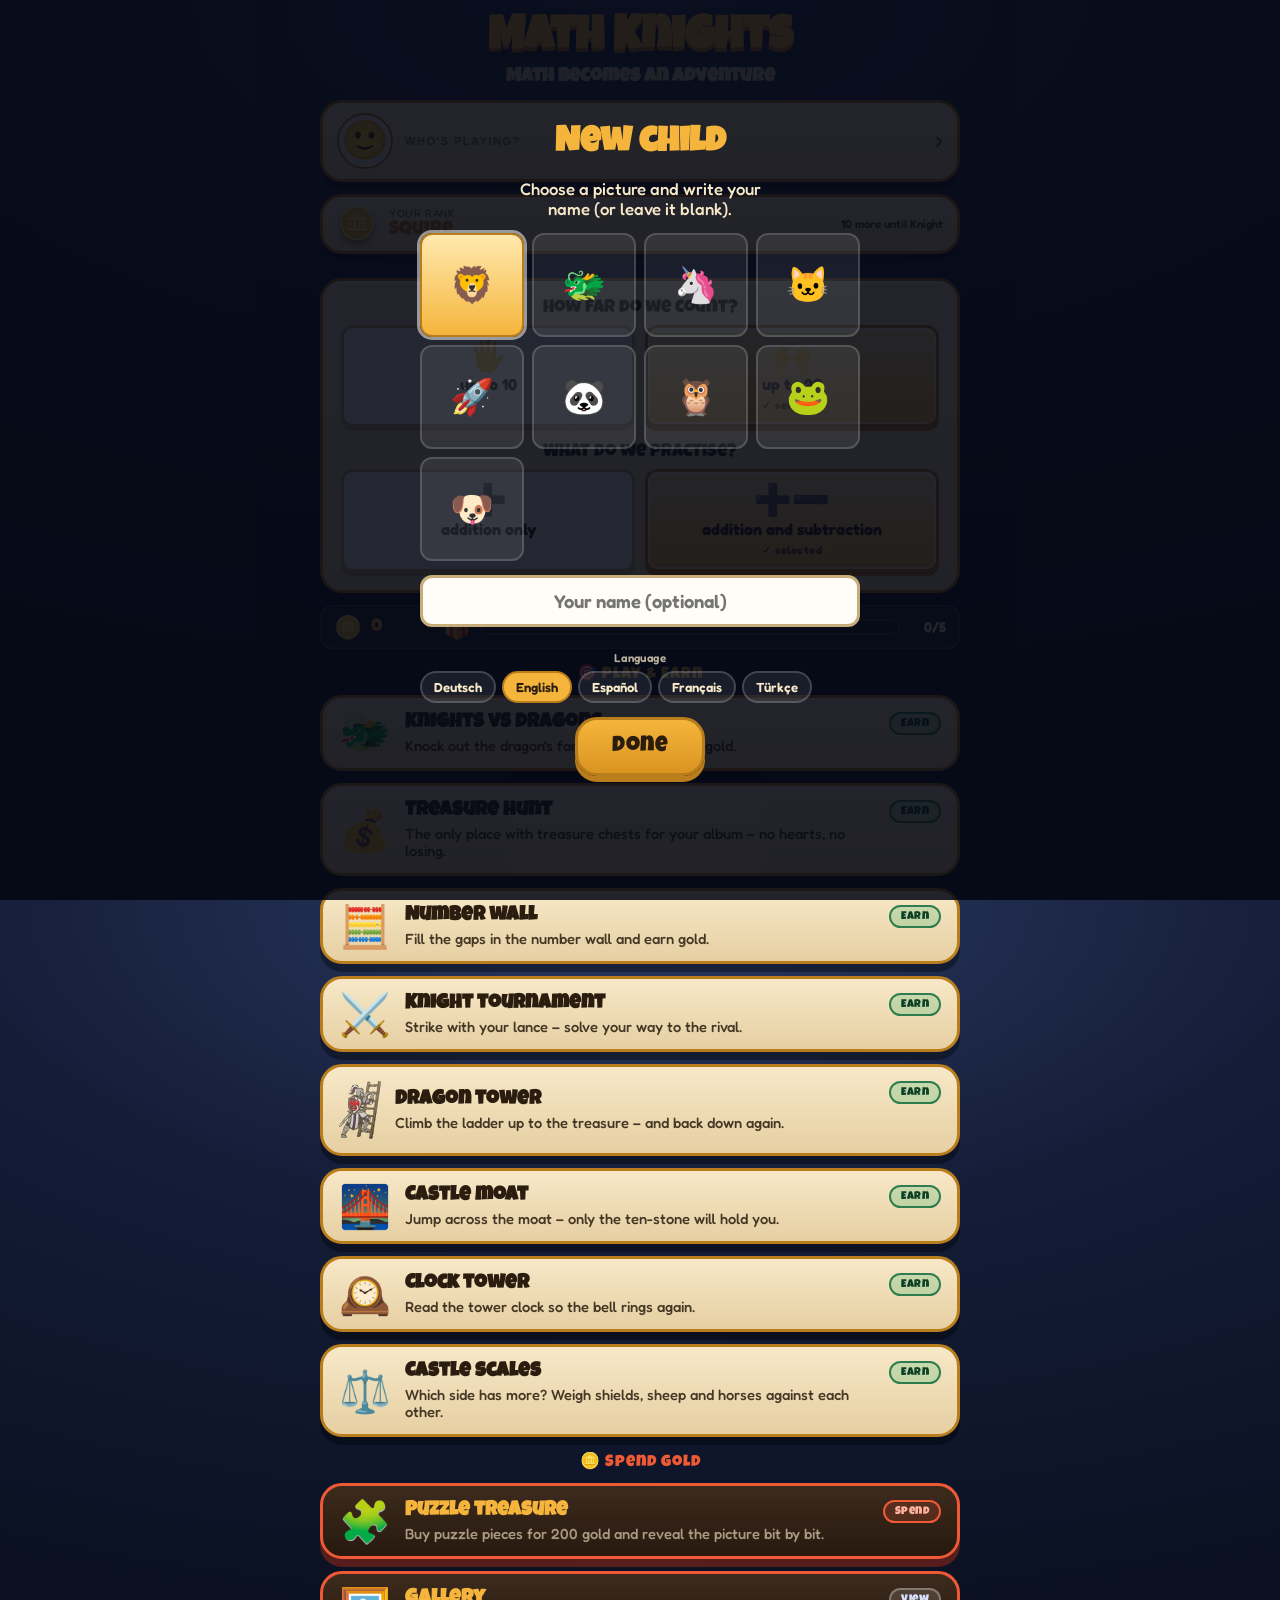
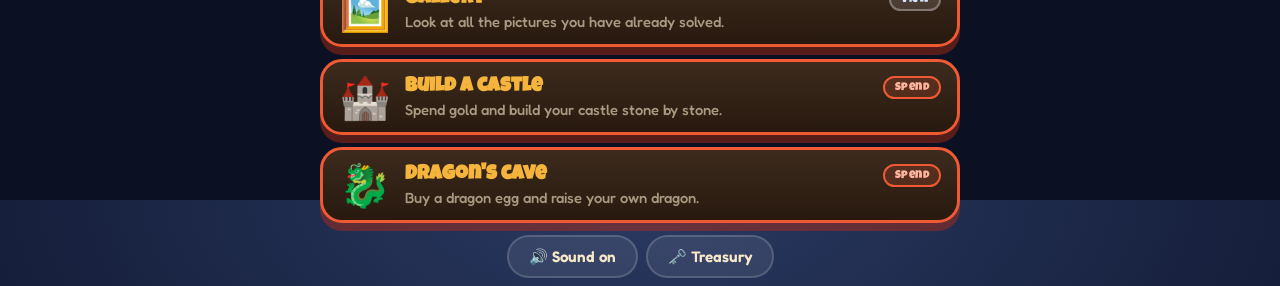
==== commit c5b320c3: "Neues Spiel: Burggraben – der Zehnerübergang als Verfahren Die anderen Spiele stellen 8 + 5 als Stuf" ====
--- a/index.html
+++ b/index.html
@@ -4,10 +4,15 @@
 <meta charset="utf-8">
 <meta name="viewport" content="width=device-width, initial-scale=1, viewport-fit=cover">
 <title>Rechen-Ritter – Plus und Minus bis 20</title>
+<link rel="icon" href="favicon.svg?v=1" type="image/svg+xml">
+<link rel="icon" href="favicon.ico" sizes="32x32">
+<link rel="apple-touch-icon" href="apple-touch-icon.png">
+<link rel="manifest" href="manifest.json">
+<meta name="theme-color" content="#141d38">
 <link rel="preconnect" href="https://fonts.googleapis.com">
 <link rel="preconnect" href="https://fonts.gstatic.com" crossorigin>
 <link href="https://fonts.googleapis.com/css2?family=Luckiest+Guy&family=Fredoka:wght@400;500;600;700&display=swap" rel="stylesheet">
-<link rel="stylesheet" href="style.css?v=31">
+<link rel="stylesheet" href="style.css?v=32">
 </head>
 <body>
 <div id="app">
@@ -115,6 +120,16 @@
         <span>
           <h3 data-i18n="karte.turm.titel">Drachenturm</h3>
           <p data-i18n="karte.turm.text">Steig die Leiter hinauf zum Schatz – und wieder hinunter.</p>
+        </span>
+        <span class="badge badge--verdienen" data-i18n="badge.verdienen">Verdienen</span>
+      </button>
+
+      <button class="spielkarte" id="karte-graben" type="button">
+        <span class="bild">🌉</span>
+        <span>
+          <h3 data-i18n="karte.graben.titel">Burggraben</h3>
+          <p data-i18n="karte.graben.text">Spring über den Graben – nur der Zehnerstein trägt dich.</p>
+          <span class="karte-fort" id="fort-graben" hidden></span>
         </span>
         <span class="badge badge--verdienen" data-i18n="badge.verdienen">Verdienen</span>
       </button>
@@ -654,6 +669,70 @@
     </div>
   </section>
 
+  <!-- ============ SPIEL 11: BURGGRABEN ============ -->
+  <section class="screen" id="screen-graben">
+    <div class="hort-kopf">
+      <div class="anzeige">
+        <div class="kopf" data-i18n="gold">Gold</div>
+        <div class="wert"><span class="goldbox js-goldbox"><span class="js-gold">0</span></span></div>
+      </div>
+      <div class="anzeige anzeige--serie aus" id="graben-serie">
+        <div class="kopf" data-i18n="serie">Serie</div>
+        <div class="wert" id="graben-serie-wert">×1</div>
+      </div>
+      <div class="anzeige">
+        <div class="kopf" data-i18n="graben">Runde</div>
+        <div class="wert" id="graben-runden">1/3</div>
+      </div>
+    </div>
+
+    <div class="rang-chip"><span class="js-rang-emoji">🪙</span><span class="js-rang">Knappe</span></div>
+
+    <div class="graben-buehne">
+      <div class="graben" id="graben-bild" data-i18n-aria="aria.graben" aria-label="Burggraben">
+        <i class="graben-wasser"></i>
+        <i class="graben-burg">🏰</i>
+        <!-- Alles Bewegliche sitzt in diesem Feld: 0 ganz links, 20 ganz rechts.
+             Der Rand haelt den Ritter an den Enden im Bild. -->
+        <div class="graben-feld">
+          <i class="graben-steg"></i>
+          <i class="graben-ufer graben-ufer--links"></i>
+          <i class="graben-ufer graben-ufer--rechts"></i>
+          <div class="graben-strahl" id="graben-strahl"></div>
+          <i class="graben-stein"><span class="graben-fackel">🔥</span></i>
+          <div class="graben-marken">
+            <span class="m0">0</span><span class="m10">10</span><span class="m20">20</span>
+          </div>
+          <div class="graben-ritter" id="graben-ritter">
+            <span class="huepfer"><img src="images/ritter.svg?v=3" alt=""></span>
+          </div>
+        </div>
+      </div>
+      <div class="funken" id="graben-funken"></div>
+    </div>
+
+    <div class="tafel aufgabe-tafel">
+      <div class="graben-zeile">
+        <div class="aufgabe" id="graben-aufgabe">8 + 5 = ?</div>
+        <div class="wuerfel" id="graben-wuerfel"></div>
+      </div>
+      <div class="graben-weg" id="graben-weg"></div>
+      <div class="rueckmeldung" id="graben-rueckmeldung">Wie weit ist es bis zum Stein?</div>
+      <div class="tipp-feld" id="graben-tipp">
+        <div class="uhr-tipptext" data-i18n="graben.tipp">Erst bis zum Zehnerstein, dann den Rest springen.</div>
+      </div>
+    </div>
+
+    <div class="zahlenfeld" id="graben-zahlen"></div>
+
+    <div class="fusszeile">
+      <button class="mini" data-tipp="graben" data-i18n="tipp">💡 Tipp</button>
+      <button class="mini" data-kammer data-i18n="kammer">🗝️ Schatzkammer</button>
+      <button class="mini" data-ton>🔊 Ton</button>
+      <button class="mini" data-heim data-i18n="heim">🏠 Auswahl</button>
+    </div>
+  </section>
+
   <!-- ============ SPIEL 7: RITTER-TURNIER ============ -->
   <section class="screen" id="screen-turnier">
     <div class="hort-kopf">
@@ -827,6 +906,17 @@
 </div>
 
 <!-- ============ BURGWAAGE ERGEBNIS ============ -->
+<div class="overlay" id="ov-graben">
+  <div class="overlay-karte">
+    <div class="belohnung">🌉</div>
+    <h2 data-i18n="graben.titel">Alle Sprünge geschafft!</h2>
+    <p id="graben-ziel-text"></p>
+    <p class="gold-plus" data-i18n="ziel.bonus">+100 Bonus-Gold</p>
+    <button class="knopf" id="btn-graben-weiter" data-i18n="graben.weiter">Noch einmal springen</button>
+    <button class="mini" data-heim data-i18n="heim">🏠 Auswahl</button>
+  </div>
+</div>
+
 <div class="overlay" id="ov-waage">
   <div class="overlay-karte">
     <div class="belohnung">⚖️</div>
@@ -880,7 +970,7 @@
   </div>
 </div>
 
-<script src="strings.js?v=21"></script>
-<script src="app.js?v=32"></script>
+<script src="strings.js?v=22"></script>
+<script src="app.js?v=33"></script>
 </body>
 </html>
--- a/style.css
+++ b/style.css
@@ -979,6 +979,102 @@
 .waage-sym{font-family:var(--schrift-text);font-weight:700;font-size:2.1rem;line-height:1}
 .waage-antwort--zeichen .waage-wort{font-size:.72rem;opacity:.7;font-weight:600}
 
+/* ---------- Burggraben ---------- */
+.graben-buehne{position:relative;margin:4px 0 10px}
+.graben{
+  position:relative;height:142px;overflow:hidden;
+  border:3px solid var(--gold-tief);border-radius:var(--r-gross);
+  background:linear-gradient(#1b2748 0 42%,#123057 42%,#0a1b38 100%);
+}
+/* Deko, damit klar ist, wovon der Graben der Graben ist. */
+.graben-burg{position:absolute;top:6px;right:10px;font-size:1.5rem;line-height:1;opacity:.85;
+  filter:drop-shadow(0 3px 4px rgba(0,0,0,.6));font-style:normal}
+/* Wasserglanz: zwei flache Streifen, die langsam wandern. */
+.graben-wasser{
+  position:absolute;left:-20%;right:-20%;top:42%;bottom:0;
+  background:repeating-linear-gradient(-72deg,rgba(255,255,255,.055) 0 3px,transparent 3px 22px);
+  animation:grabenWasser 7s linear infinite;
+}
+@keyframes grabenWasser{to{transform:translateX(22px)}}
+
+/* Der Rand haelt den Ritter an den Enden im Bild: 0 % ist die Mitte seiner
+   Figur, nicht der Bildrand. */
+.graben-feld{position:absolute;left:26px;right:26px;bottom:24px;height:92px}
+.graben-steg{
+  position:absolute;left:-29px;right:-29px;bottom:0;height:14px;
+  background:linear-gradient(#8a7c62,#544a38 60%,#3a3226);
+  border-top:2px solid #a89a7f;box-sizing:border-box;
+}
+/* Die beiden Ufer: Ohne sie sieht der Steg aus wie ein Brett im Nichts. */
+.graben-ufer{position:absolute;bottom:0;width:26px;height:34px;
+  background:linear-gradient(#7d7058,#4a4234 60%,#332d23);border-top:2px solid #a89a7f;
+  box-sizing:border-box}
+.graben-ufer--links{left:-29px;border-radius:0 4px 0 0}
+.graben-ufer--rechts{right:-29px;border-radius:4px 0 0 0}
+.graben-strahl{position:absolute;left:0;right:0;bottom:0;height:14px}
+.graben-strich{
+  position:absolute;bottom:2px;width:2px;height:7px;margin-left:-1px;
+  background:rgba(255,235,190,.45);border-radius:1px;
+}
+.graben-strich.mittel{height:10px;background:rgba(255,235,190,.65)}
+.graben-strich.gross{height:12px;width:3px;margin-left:-1.5px;background:var(--gold)}
+/* Der Zehnerstein steht hinter dem Ritter, damit er davor landen kann. */
+.graben-stein{
+  position:absolute;left:50%;bottom:12px;width:19px;height:40px;margin-left:-9.5px;
+  background:linear-gradient(#b3a488,#7b6e56 55%,#4e4636);
+  border:2px solid #2f291f;border-radius:5px 5px 2px 2px;box-sizing:border-box;
+  box-shadow:inset 0 -6px 10px rgba(0,0,0,.35),0 0 14px rgba(255,180,80,.35);
+}
+.graben-fackel{
+  position:absolute;top:-17px;left:50%;margin-left:-8px;font-size:.95rem;line-height:1;
+  animation:fackelFlacker .38s ease-in-out infinite;
+}
+.graben-marken{position:absolute;left:0;right:0;bottom:-21px;height:18px;
+  font-family:var(--schrift-display);font-size:.82rem;color:var(--gold)}
+.graben-marken span{position:absolute;transform:translateX(-50%)}
+.graben-marken .m0{left:0}
+.graben-marken .m10{left:50%}
+.graben-marken .m20{left:100%}
+
+/* Der Ritter: aussen die Strecke, innen der Bogen. Getrennt, weil sonst die
+   Sprunganimation die Wegstrecke ueberschreiben wuerde. */
+.graben-ritter{
+  position:absolute;left:0;bottom:12px;width:0;z-index:2;
+  transition:left .55s cubic-bezier(.45,0,.5,1);
+}
+.graben-ritter.ohne-weg{transition:none}
+.graben-ritter .huepfer{display:block;position:relative}
+.graben-ritter img{display:block;height:46px;width:auto;margin-left:-16px;
+  filter:drop-shadow(0 4px 5px rgba(0,0,0,.55))}
+.graben-ritter.nach-links img{transform:scaleX(-1)}
+.graben-ritter.springt .huepfer{animation:grabenSprung .55s ease-in-out}
+@keyframes grabenSprung{0%{transform:translateY(0)}45%{transform:translateY(-34px)}100%{transform:translateY(0)}}
+.graben-ritter.wackelt .huepfer{animation:grabenWackelt .5s ease-in-out}
+@keyframes grabenWackelt{0%,100%{transform:translateX(0)}30%{transform:translateX(-6px)}65%{transform:translateX(5px)}}
+
+/* Aufgabe und Wuerfelbild nebeneinander: die 5 steht als Zahl und als Bild da. */
+.graben-zeile{display:flex;align-items:center;justify-content:center;gap:14px}
+.graben-zeile .aufgabe{margin:0}
+.wuerfel{
+  display:grid;grid-template-columns:repeat(3,10px);grid-template-rows:repeat(3,10px);
+  gap:3px;padding:7px;flex-shrink:0;
+  background:linear-gradient(#fffdf5,#e8dcc0);border:3px solid var(--tinte);
+  border-radius:9px;box-shadow:0 3px 0 rgba(0,0,0,.3);
+}
+.wuerfel i{width:10px;height:10px;border-radius:50%;background:var(--feuer);
+  border:1px solid #b23c1f;box-sizing:border-box;transition:background .25s,border-color .25s}
+/* Verbraucht: was den Ritter schon zum Stein gebracht hat. */
+.wuerfel i.hin{background:var(--gold);border-color:var(--gold-tief)}
+
+/* Der Rechenweg unter der Aufgabe - das eigentliche Lernergebnis. */
+.graben-weg{
+  font-family:var(--schrift-display);font-size:clamp(1.3rem,6vw,1.75rem);line-height:1.2;
+  text-align:center;color:var(--tinte);min-height:1.25em;margin-top:6px;letter-spacing:1px;
+}
+.graben-weg .luecke{border-bottom:4px solid var(--feuer);display:inline-block;min-width:.9em}
+.graben-weg .luecke{color:var(--feuer)}
+.graben-weg .offen{opacity:.4}
+
 /* ---------- Hunger-Hinweis ---------- */
 .hunger-banner{
   display:flex;align-items:center;gap:12px;width:100%;margin-bottom:12px;
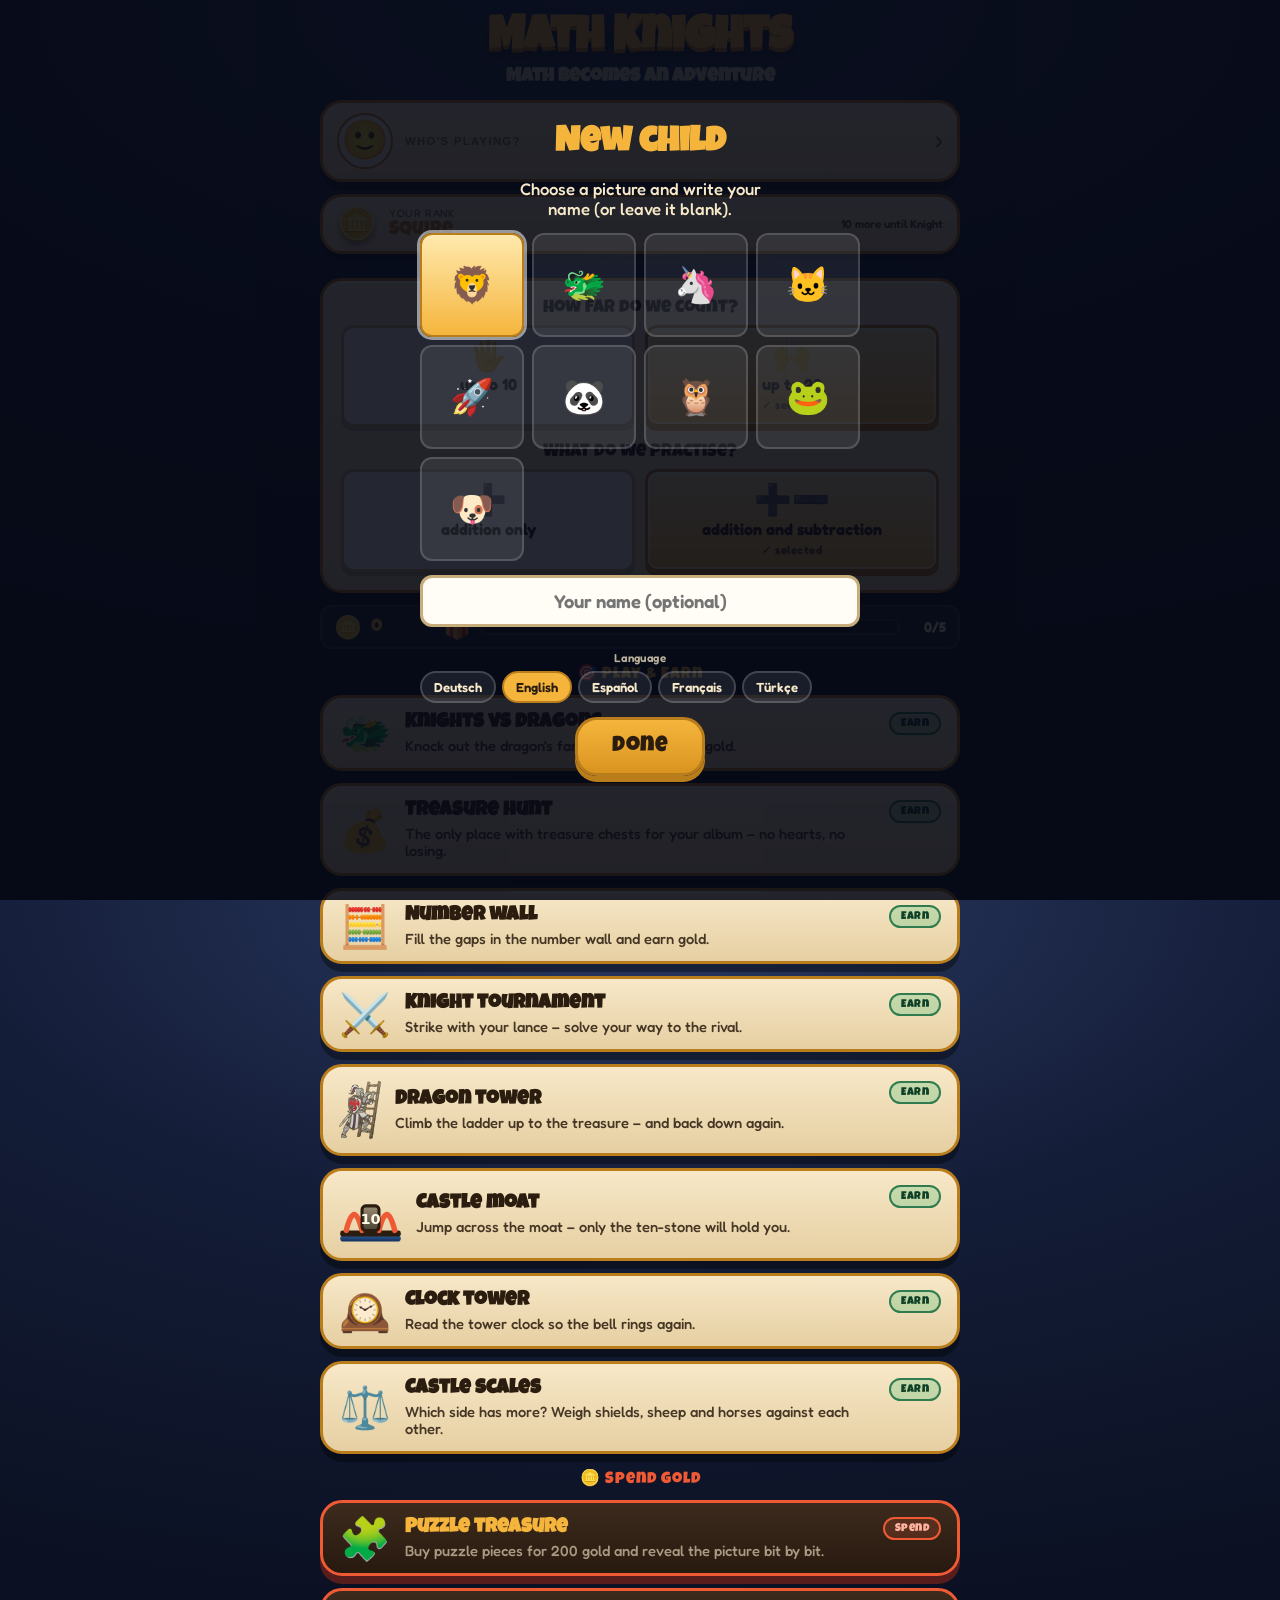
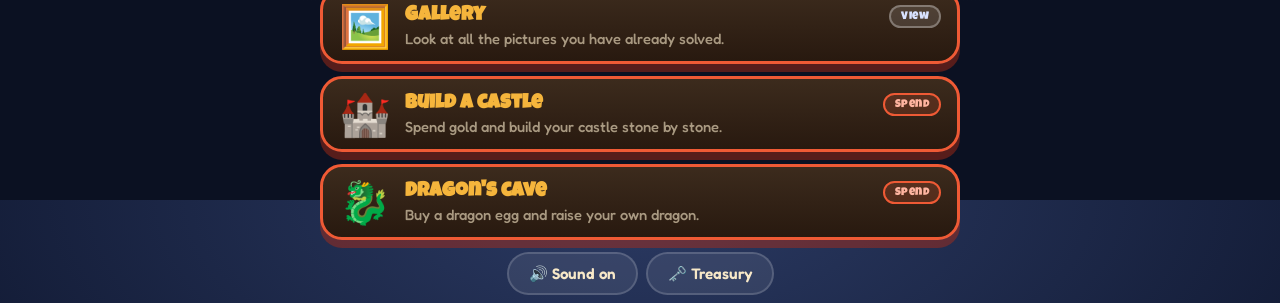
==== commit 8bc66960: "Burggraben: eigenes Symbol statt Golden Gate Bridge Das Emoji 🌉 ist auf jedem Gerät die Golden Gate " ====
--- a/index.html
+++ b/index.html
@@ -12,7 +12,7 @@
 <link rel="preconnect" href="https://fonts.googleapis.com">
 <link rel="preconnect" href="https://fonts.gstatic.com" crossorigin>
 <link href="https://fonts.googleapis.com/css2?family=Luckiest+Guy&family=Fredoka:wght@400;500;600;700&display=swap" rel="stylesheet">
-<link rel="stylesheet" href="style.css?v=32">
+<link rel="stylesheet" href="style.css?v=34">
 </head>
 <body>
 <div id="app">
@@ -125,7 +125,7 @@
       </button>
 
       <button class="spielkarte" id="karte-graben" type="button">
-        <span class="bild">🌉</span>
+        <span class="bild"><img src="images/graben.svg?v=1" alt=""></span>
         <span>
           <h3 data-i18n="karte.graben.titel">Burggraben</h3>
           <p data-i18n="karte.graben.text">Spring über den Graben – nur der Zehnerstein trägt dich.</p>
@@ -696,13 +696,17 @@
              Der Rand haelt den Ritter an den Enden im Bild. -->
         <div class="graben-feld">
           <i class="graben-steg"></i>
-          <i class="graben-ufer graben-ufer--links"></i>
-          <i class="graben-ufer graben-ufer--rechts"></i>
           <div class="graben-strahl" id="graben-strahl"></div>
           <i class="graben-stein"><span class="graben-fackel">🔥</span></i>
-          <div class="graben-marken">
-            <span class="m0">0</span><span class="m10">10</span><span class="m20">20</span>
-          </div>
+          <!-- Die Boegen sind die Rechenschritte: von 8 ein Bogen "+2" auf die
+               10, von dort "+3" auf die 13. Sie werden gezeichnet, wenn der
+               Ritter springt. -->
+          <svg class="graben-boegen" id="graben-boegen" viewBox="0 0 100 40"
+               preserveAspectRatio="none" aria-hidden="true" focusable="false"></svg>
+          <div class="graben-bogenzahlen" id="graben-bogenzahlen"></div>
+          <!-- Beschriftet wird nur, was das Kind schon weiss: Startzahl, der
+               Zehner am Stein und am Ende das Ergebnis. -->
+          <div class="graben-marken" id="graben-marken"></div>
           <div class="graben-ritter" id="graben-ritter">
             <span class="huepfer"><img src="images/ritter.svg?v=3" alt=""></span>
           </div>
@@ -712,13 +716,11 @@
     </div>
 
     <div class="tafel aufgabe-tafel">
-      <div class="graben-zeile">
-        <div class="aufgabe" id="graben-aufgabe">8 + 5 = ?</div>
-        <div class="wuerfel" id="graben-wuerfel"></div>
-      </div>
+      <div class="aufgabe" id="graben-aufgabe">8 + 5 = ?</div>
       <div class="graben-weg" id="graben-weg"></div>
       <div class="rueckmeldung" id="graben-rueckmeldung">Wie weit ist es bis zum Stein?</div>
       <div class="tipp-feld" id="graben-tipp">
+        <div class="zahlenfeldpunkte" id="graben-punkte"></div>
         <div class="uhr-tipptext" data-i18n="graben.tipp">Erst bis zum Zehnerstein, dann den Rest springen.</div>
       </div>
     </div>
@@ -908,7 +910,7 @@
 <!-- ============ BURGWAAGE ERGEBNIS ============ -->
 <div class="overlay" id="ov-graben">
   <div class="overlay-karte">
-    <div class="belohnung">🌉</div>
+    <div class="belohnung"><img src="images/graben.svg?v=1" alt=""></div>
     <h2 data-i18n="graben.titel">Alle Sprünge geschafft!</h2>
     <p id="graben-ziel-text"></p>
     <p class="gold-plus" data-i18n="ziel.bonus">+100 Bonus-Gold</p>
@@ -971,6 +973,6 @@
 </div>
 
 <script src="strings.js?v=22"></script>
-<script src="app.js?v=33"></script>
+<script src="app.js?v=35"></script>
 </body>
 </html>
--- a/style.css
+++ b/style.css
@@ -982,7 +982,7 @@
 /* ---------- Burggraben ---------- */
 .graben-buehne{position:relative;margin:4px 0 10px}
 .graben{
-  position:relative;height:142px;overflow:hidden;
+  position:relative;height:168px;overflow:hidden;
   border:3px solid var(--gold-tief);border-radius:var(--r-gross);
   background:linear-gradient(#1b2748 0 42%,#123057 42%,#0a1b38 100%);
 }
@@ -999,18 +999,12 @@
 
 /* Der Rand haelt den Ritter an den Enden im Bild: 0 % ist die Mitte seiner
    Figur, nicht der Bildrand. */
-.graben-feld{position:absolute;left:26px;right:26px;bottom:24px;height:92px}
+.graben-feld{position:absolute;left:26px;right:26px;bottom:32px;height:112px}
 .graben-steg{
   position:absolute;left:-29px;right:-29px;bottom:0;height:14px;
   background:linear-gradient(#8a7c62,#544a38 60%,#3a3226);
   border-top:2px solid #a89a7f;box-sizing:border-box;
 }
-/* Die beiden Ufer: Ohne sie sieht der Steg aus wie ein Brett im Nichts. */
-.graben-ufer{position:absolute;bottom:0;width:26px;height:34px;
-  background:linear-gradient(#7d7058,#4a4234 60%,#332d23);border-top:2px solid #a89a7f;
-  box-sizing:border-box}
-.graben-ufer--links{left:-29px;border-radius:0 4px 0 0}
-.graben-ufer--rechts{right:-29px;border-radius:4px 0 0 0}
 .graben-strahl{position:absolute;left:0;right:0;bottom:0;height:14px}
 .graben-strich{
   position:absolute;bottom:2px;width:2px;height:7px;margin-left:-1px;
@@ -1029,12 +1023,32 @@
   position:absolute;top:-17px;left:50%;margin-left:-8px;font-size:.95rem;line-height:1;
   animation:fackelFlacker .38s ease-in-out infinite;
 }
-.graben-marken{position:absolute;left:0;right:0;bottom:-21px;height:18px;
-  font-family:var(--schrift-display);font-size:.82rem;color:var(--gold)}
-.graben-marken span{position:absolute;transform:translateX(-50%)}
-.graben-marken .m0{left:0}
-.graben-marken .m10{left:50%}
-.graben-marken .m20{left:100%}
+.graben-marken{position:absolute;left:0;right:0;bottom:-30px;height:28px;
+  font-family:var(--schrift-display);font-size:.84rem;line-height:1}
+.graben-marke{position:absolute;transform:translateX(-50%);white-space:nowrap}
+.graben-marke.start,.graben-marke.ziel{bottom:14px}
+.graben-marke.rand,.graben-marke.zehner{bottom:0}
+.graben-marke.rand{color:rgba(247,232,200,.42);font-size:.72rem}
+.graben-marke.zehner{color:var(--gold)}
+.graben-marke.start{color:#9ecbff}
+.graben-marke.ziel{color:var(--drache)}
+
+/* Die Rechenboegen. Waagrecht gedehnt (preserveAspectRatio="none"), damit sie
+   auf jeder Bildschirmbreite bis zur richtigen Zahl reichen; die Strichstaerke
+   macht das ueber vector-effect nicht mit. */
+.graben-boegen{position:absolute;left:0;right:0;bottom:14px;height:74px;
+  width:100%;overflow:visible;pointer-events:none;z-index:3}
+.graben-bogen{fill:none;stroke:var(--gold);stroke-width:3;stroke-linecap:round;
+  filter:drop-shadow(0 0 4px rgba(245,181,60,.5))}
+/* Der Sprung, der gerade dran ist: gestrichelt und ohne Zahl. */
+.graben-bogen.offen{stroke:rgba(247,232,200,.62);stroke-dasharray:5 6;filter:none}
+.graben-bogen-wert.offen{color:var(--feuer);font-size:1.25rem;
+  text-shadow:0 2px 5px rgba(0,0,0,.85)}
+.graben-bogenzahlen{position:absolute;left:0;right:0;bottom:14px;height:74px;
+  font-family:var(--schrift-display);font-size:1rem;line-height:1;color:var(--gold);
+  pointer-events:none;z-index:4}
+.graben-bogen-wert{position:absolute;transform:translateX(-50%);white-space:nowrap;
+  text-shadow:0 2px 4px rgba(0,0,0,.7)}
 
 /* Der Ritter: aussen die Strecke, innen der Bogen. Getrennt, weil sonst die
    Sprunganimation die Wegstrecke ueberschreiben wuerde. */
@@ -1044,27 +1058,13 @@
 }
 .graben-ritter.ohne-weg{transition:none}
 .graben-ritter .huepfer{display:block;position:relative}
-.graben-ritter img{display:block;height:46px;width:auto;margin-left:-16px;
+.graben-ritter img{display:block;height:34px;width:auto;margin-left:-12px;
   filter:drop-shadow(0 4px 5px rgba(0,0,0,.55))}
 .graben-ritter.nach-links img{transform:scaleX(-1)}
 .graben-ritter.springt .huepfer{animation:grabenSprung .55s ease-in-out}
-@keyframes grabenSprung{0%{transform:translateY(0)}45%{transform:translateY(-34px)}100%{transform:translateY(0)}}
+@keyframes grabenSprung{0%{transform:translateY(0)}45%{transform:translateY(-42px)}100%{transform:translateY(0)}}
 .graben-ritter.wackelt .huepfer{animation:grabenWackelt .5s ease-in-out}
 @keyframes grabenWackelt{0%,100%{transform:translateX(0)}30%{transform:translateX(-6px)}65%{transform:translateX(5px)}}
-
-/* Aufgabe und Wuerfelbild nebeneinander: die 5 steht als Zahl und als Bild da. */
-.graben-zeile{display:flex;align-items:center;justify-content:center;gap:14px}
-.graben-zeile .aufgabe{margin:0}
-.wuerfel{
-  display:grid;grid-template-columns:repeat(3,10px);grid-template-rows:repeat(3,10px);
-  gap:3px;padding:7px;flex-shrink:0;
-  background:linear-gradient(#fffdf5,#e8dcc0);border:3px solid var(--tinte);
-  border-radius:9px;box-shadow:0 3px 0 rgba(0,0,0,.3);
-}
-.wuerfel i{width:10px;height:10px;border-radius:50%;background:var(--feuer);
-  border:1px solid #b23c1f;box-sizing:border-box;transition:background .25s,border-color .25s}
-/* Verbraucht: was den Ritter schon zum Stein gebracht hat. */
-.wuerfel i.hin{background:var(--gold);border-color:var(--gold-tief)}
 
 /* Der Rechenweg unter der Aufgabe - das eigentliche Lernergebnis. */
 .graben-weg{
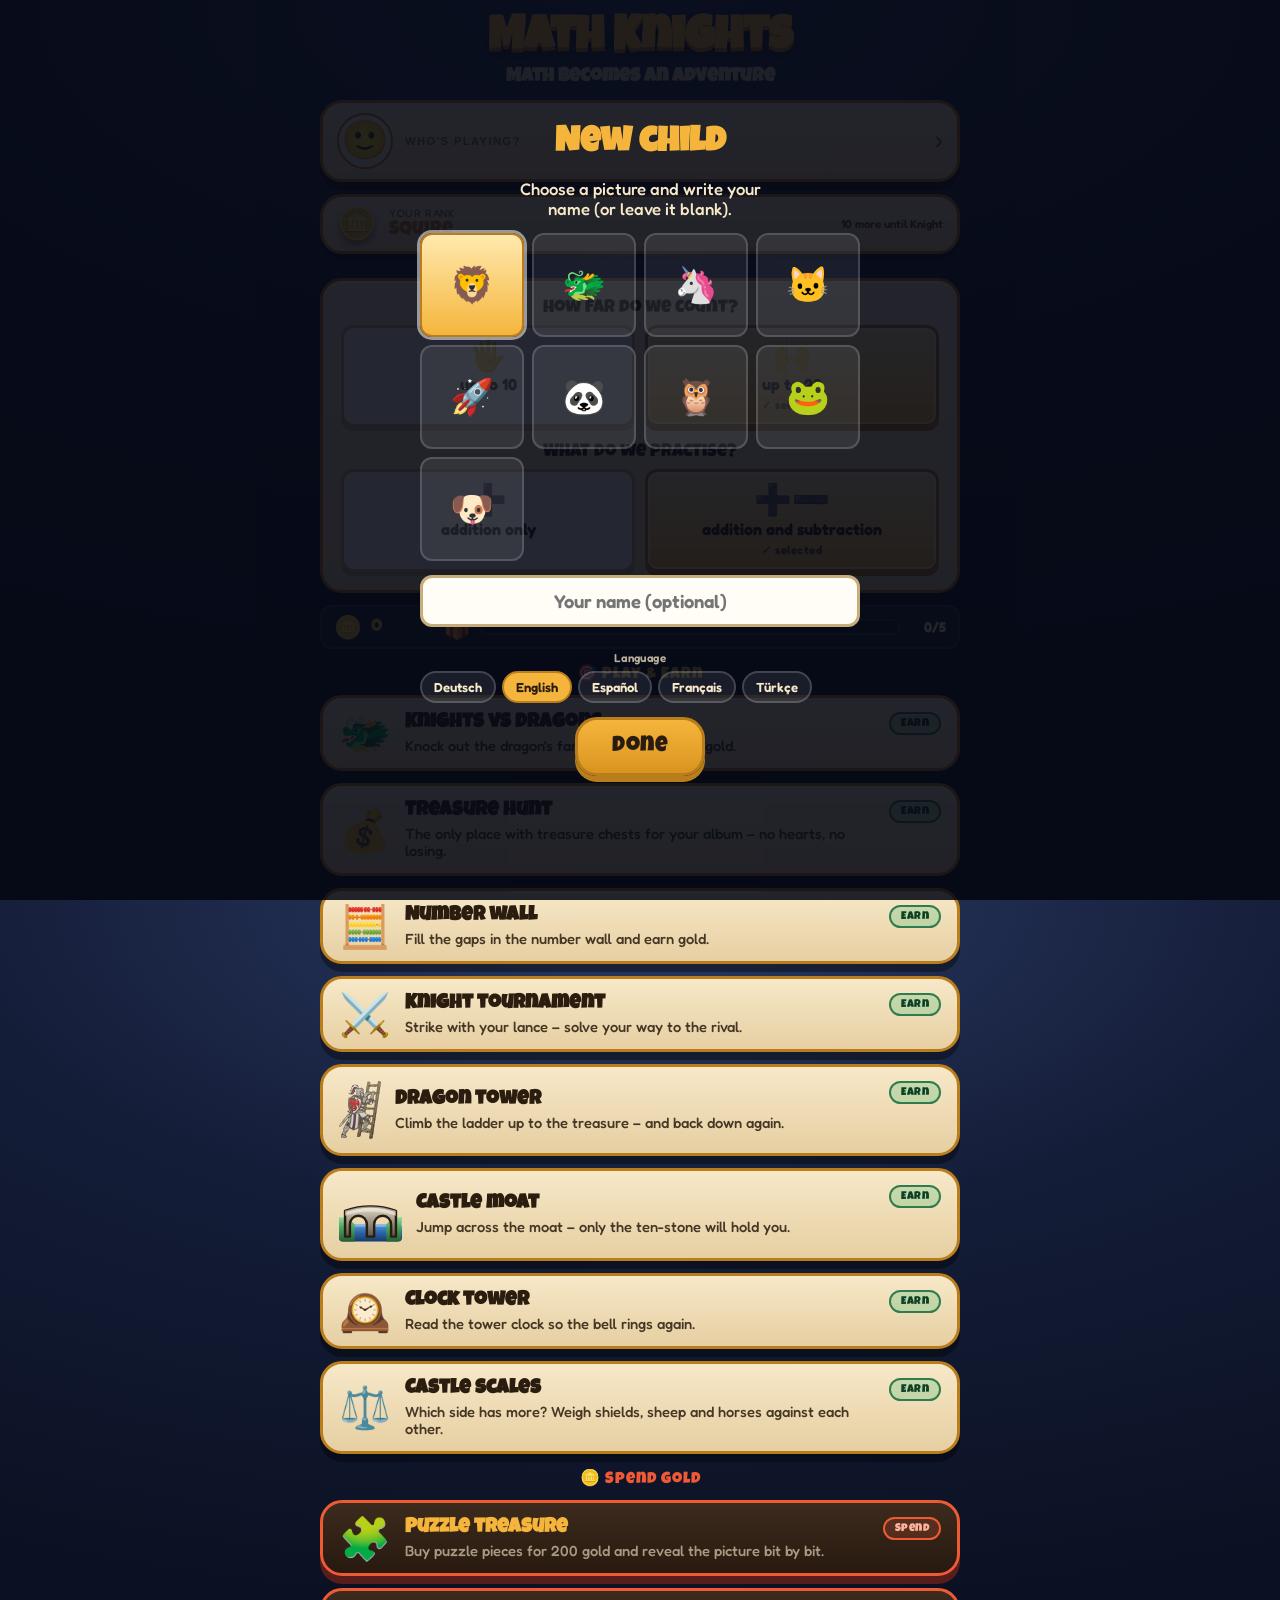
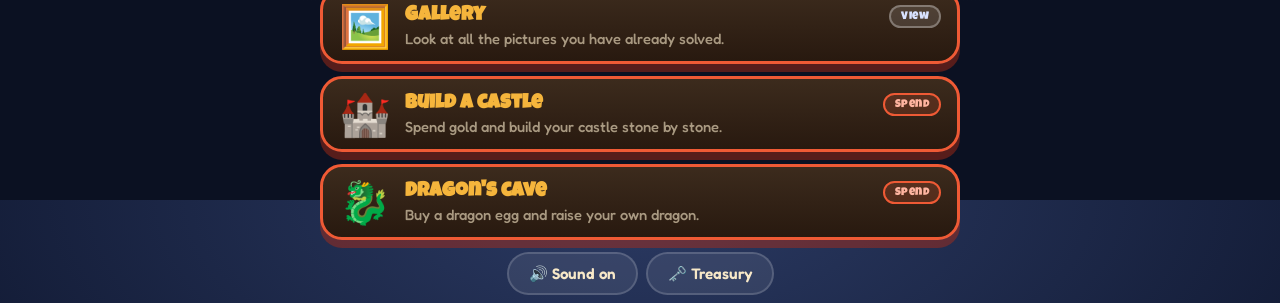
==== commit f40a3650: "Burggraben: steinerne Brücke als Symbol Statt der orangen Rechenbögen jetzt das, wovon die Karte han" ====
--- a/index.html
+++ b/index.html
@@ -125,7 +125,7 @@
       </button>
 
       <button class="spielkarte" id="karte-graben" type="button">
-        <span class="bild"><img src="images/graben.svg?v=1" alt=""></span>
+        <span class="bild"><img src="images/graben.svg?v=2" alt=""></span>
         <span>
           <h3 data-i18n="karte.graben.titel">Burggraben</h3>
           <p data-i18n="karte.graben.text">Spring über den Graben – nur der Zehnerstein trägt dich.</p>
@@ -910,7 +910,7 @@
 <!-- ============ BURGWAAGE ERGEBNIS ============ -->
 <div class="overlay" id="ov-graben">
   <div class="overlay-karte">
-    <div class="belohnung"><img src="images/graben.svg?v=1" alt=""></div>
+    <div class="belohnung"><img src="images/graben.svg?v=2" alt=""></div>
     <h2 data-i18n="graben.titel">Alle Sprünge geschafft!</h2>
     <p id="graben-ziel-text"></p>
     <p class="gold-plus" data-i18n="ziel.bonus">+100 Bonus-Gold</p>
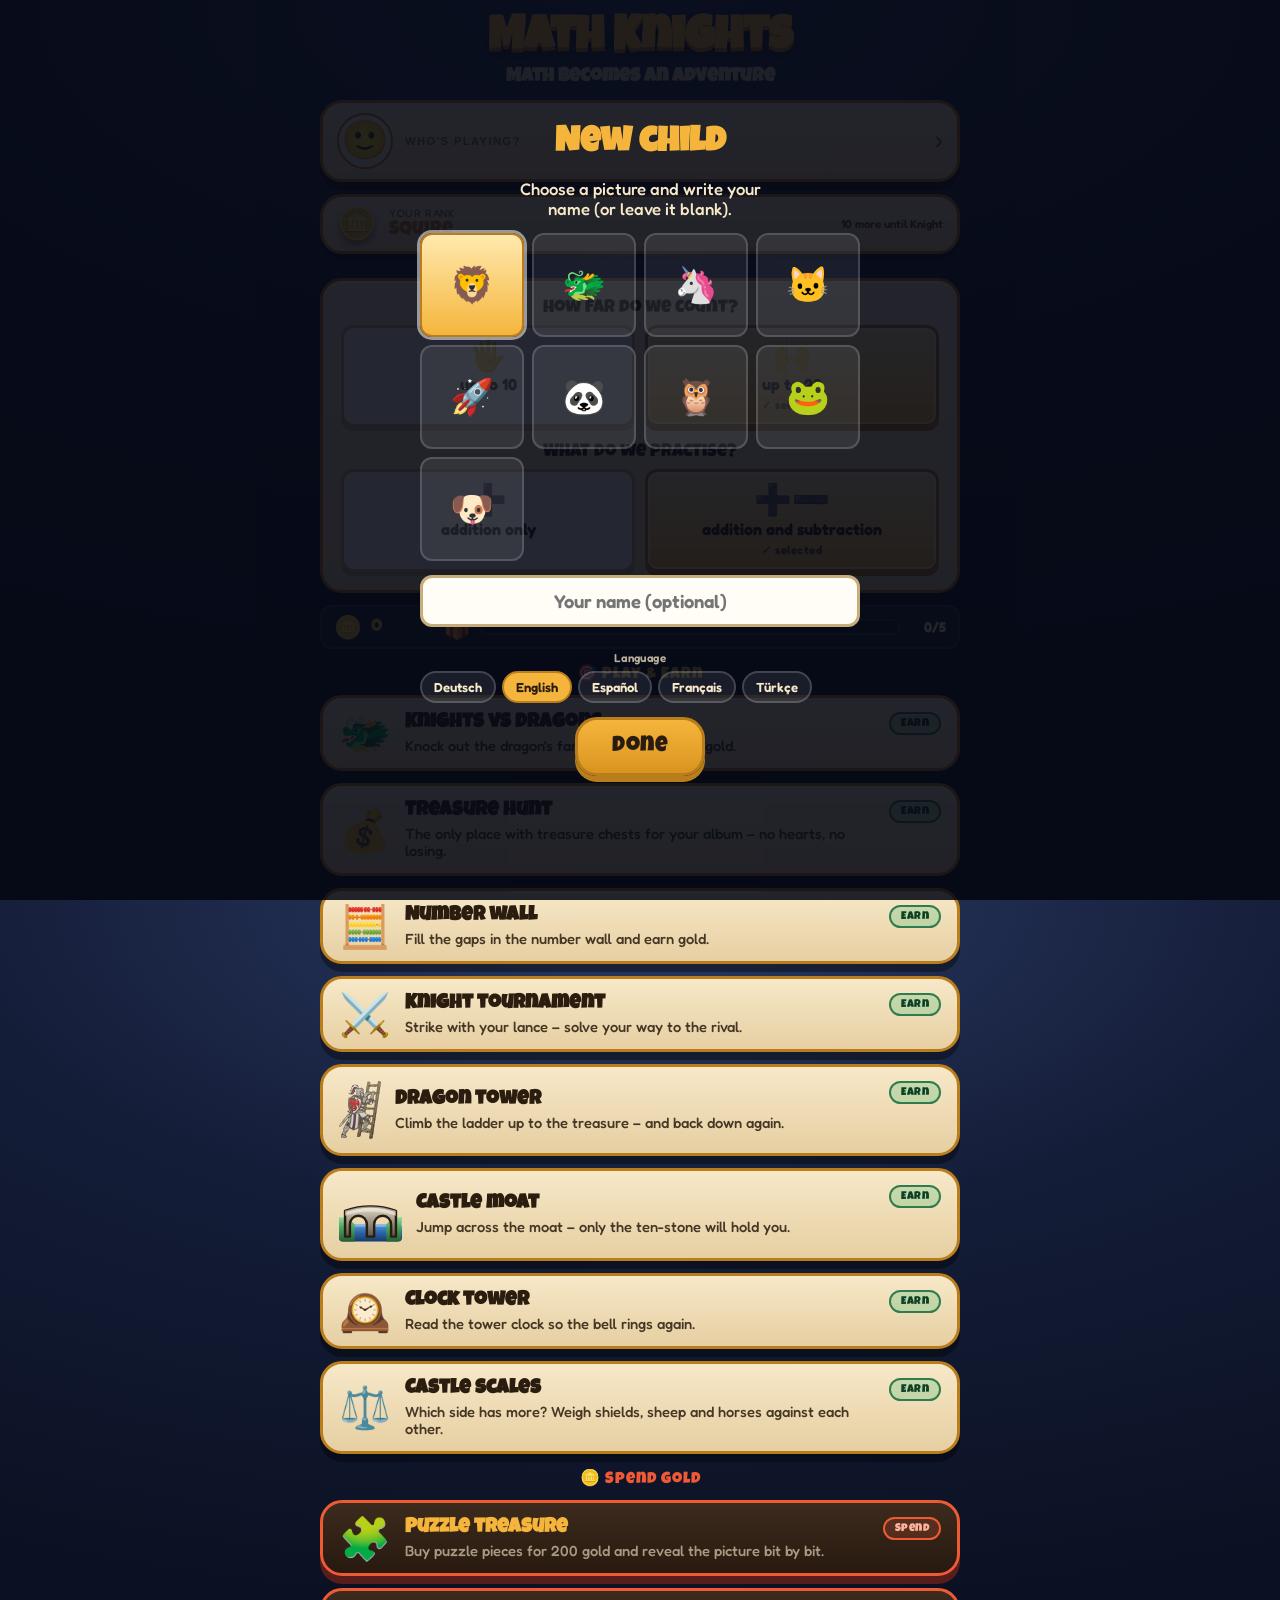
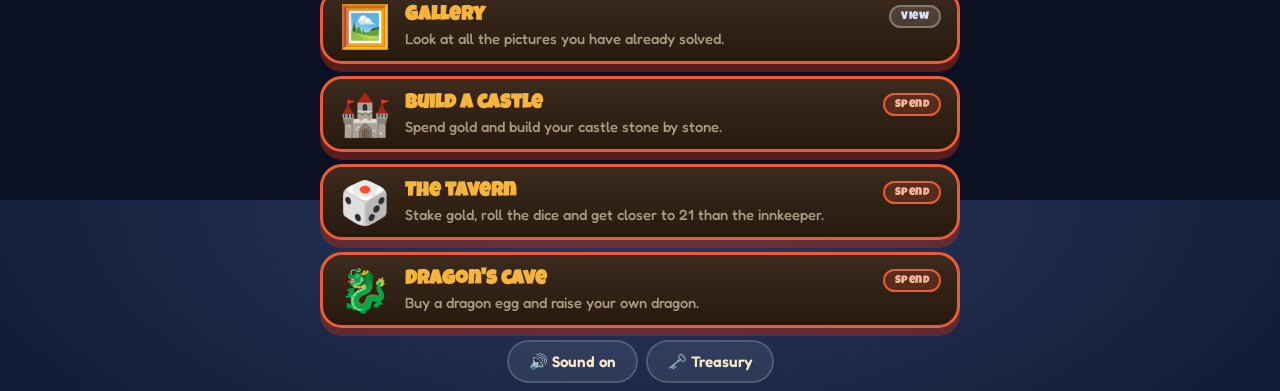
==== commit 30107ac1: "Neues Spiel: Das Wirtshaus – Siebzehn und Vier mit Würfeln Das erste Spiel, in dem Gold nicht verdie" ====
--- a/index.html
+++ b/index.html
@@ -12,7 +12,7 @@
 <link rel="preconnect" href="https://fonts.googleapis.com">
 <link rel="preconnect" href="https://fonts.gstatic.com" crossorigin>
 <link href="https://fonts.googleapis.com/css2?family=Luckiest+Guy&family=Fredoka:wght@400;500;600;700&display=swap" rel="stylesheet">
-<link rel="stylesheet" href="style.css?v=34">
+<link rel="stylesheet" href="style.css?v=35">
 </head>
 <body>
 <div id="app">
@@ -176,6 +176,14 @@
         <span>
           <h3 data-i18n="karte.burg.titel">Burg bauen</h3>
           <p data-i18n="karte.burg.text">Gib Gold aus und errichte deine Burg Stein für Stein.</p>
+        </span>
+        <span class="badge badge--ausgeben" data-i18n="badge.ausgeben">Ausgeben</span>
+      </button>
+      <button class="spielkarte spielkarte--ausgeben" id="karte-wirt" type="button">
+        <span class="bild">🎲</span>
+        <span>
+          <h3 data-i18n="karte.wirt.titel">Das Wirtshaus</h3>
+          <p data-i18n="karte.wirt.text">Setz Gold, würfle und komm näher an 21 als der Wirt.</p>
         </span>
         <span class="badge badge--ausgeben" data-i18n="badge.ausgeben">Ausgeben</span>
       </button>
@@ -735,6 +743,65 @@
     </div>
   </section>
 
+  <!-- ============ SPIEL 12: DAS WIRTSHAUS ============ -->
+  <section class="screen" id="screen-wirt">
+    <div class="hort-kopf">
+      <div class="anzeige">
+        <div class="kopf" data-i18n="gold">Gold</div>
+        <div class="wert"><span class="goldbox js-goldbox"><span class="js-gold">0</span></span></div>
+      </div>
+      <div class="anzeige" id="wirt-einsatz-anzeige">
+        <div class="kopf" data-i18n="einsatz">Einsatz</div>
+        <div class="wert" id="wirt-einsatz-wert">–</div>
+      </div>
+      <div class="anzeige">
+        <div class="kopf" data-i18n="wirt">Runde</div>
+        <div class="wert" id="wirt-runden">1/7</div>
+      </div>
+    </div>
+
+    <div class="rang-chip" id="wirt-ziel-chip">Ziel 21</div>
+
+    <div class="wirt-buehne">
+      <div class="wirt-seite" id="wirt-seite-du">
+        <div class="wirt-name" data-i18n="wirt.du">Du</div>
+        <div class="wirt-punkte" id="wirt-summe">0</div>
+      </div>
+      <div class="wirt-becher">
+        <div class="wirt-wuerfel" id="wirt-wuerfel"></div>
+      </div>
+      <div class="wirt-seite" id="wirt-seite-gegner">
+        <div class="wirt-name" data-i18n="wirt.gegner">Wirt</div>
+        <div class="wirt-punkte" id="wirt-gegner-summe">0</div>
+      </div>
+      <div class="funken" id="wirt-funken"></div>
+    </div>
+
+    <div class="tafel aufgabe-tafel">
+      <div class="aufgabe" id="wirt-aufgabe" hidden>13 + 5 = ?</div>
+      <div class="rueckmeldung" id="wirt-rueckmeldung">Wie viel setzt du?</div>
+      <div class="tipp-feld" id="wirt-tipp">
+        <div class="uhr-tipptext" data-i18n="wirt.tipp">Der Wirt würfelt, bis er 17 hat.</div>
+      </div>
+    </div>
+
+    <!-- Drei Einsaetze vor der Runde, danach das Zahlenfeld, danach die
+         Entscheidung. Immer genau eines davon ist sichtbar. -->
+    <div class="wirt-einsaetze" id="wirt-einsaetze"></div>
+    <div class="zahlenfeld" id="wirt-zahlen" hidden></div>
+    <div class="wirt-entscheidung" id="wirt-entscheidung" hidden>
+      <button class="knopf" id="btn-wirt-nochmal" type="button" data-i18n="wirt.nochmal">Noch einmal</button>
+      <button class="knopf knopf--ruhig" id="btn-wirt-genug" type="button" data-i18n="wirt.genug">Genug</button>
+    </div>
+
+    <div class="fusszeile">
+      <button class="mini" data-tipp="wirt" data-i18n="tipp">💡 Tipp</button>
+      <button class="mini" data-kammer data-i18n="kammer">🗝️ Schatzkammer</button>
+      <button class="mini" data-ton>🔊 Ton</button>
+      <button class="mini" data-heim data-i18n="heim">🏠 Auswahl</button>
+    </div>
+  </section>
+
   <!-- ============ SPIEL 7: RITTER-TURNIER ============ -->
   <section class="screen" id="screen-turnier">
     <div class="hort-kopf">
@@ -908,6 +975,17 @@
 </div>
 
 <!-- ============ BURGWAAGE ERGEBNIS ============ -->
+<div class="overlay" id="ov-wirt">
+  <div class="overlay-karte">
+    <div class="belohnung">🎲</div>
+    <h2 data-i18n="wirt.titel">Der Abend ist vorbei!</h2>
+    <p id="wirt-ziel-text"></p>
+    <p class="gold-plus" id="wirt-bilanz-text"></p>
+    <button class="knopf" id="btn-wirt-weiter" data-i18n="wirt.weiter">Noch ein Abend</button>
+    <button class="mini" data-heim data-i18n="heim">🏠 Auswahl</button>
+  </div>
+</div>
+
 <div class="overlay" id="ov-graben">
   <div class="overlay-karte">
     <div class="belohnung"><img src="images/graben.svg?v=2" alt=""></div>
@@ -972,7 +1050,7 @@
   </div>
 </div>
 
-<script src="strings.js?v=22"></script>
-<script src="app.js?v=35"></script>
+<script src="strings.js?v=23"></script>
+<script src="app.js?v=36"></script>
 </body>
 </html>
--- a/style.css
+++ b/style.css
@@ -1075,6 +1075,57 @@
 .graben-weg .luecke{color:var(--feuer)}
 .graben-weg .offen{opacity:.4}
 
+/* ---------- Das Wirtshaus ---------- */
+.wirt-buehne{
+  position:relative;display:grid;grid-template-columns:1fr auto 1fr;align-items:center;gap:8px;
+  margin:6px 0 10px;padding:12px 10px;
+  background:linear-gradient(#2a1f14,#180f08);border:3px solid var(--gold-tief);
+  border-radius:var(--r-gross);
+}
+.wirt-seite{text-align:center;min-width:0}
+.wirt-name{font-family:var(--schrift-display);font-size:.82rem;letter-spacing:1px;
+  color:var(--pergament);opacity:.7;line-height:1}
+.wirt-punkte{font-family:var(--schrift-display);font-size:clamp(1.9rem,9vw,2.6rem);line-height:1.1;
+  color:var(--gold);transition:color .2s}
+/* Ueberworfen: die Zahl wird rot und bleibt stehen, damit man sieht, warum. */
+.wirt-seite.drueber .wirt-punkte{color:var(--feuer)}
+.wirt-seite.trifft .wirt-punkte{color:var(--drache)}
+.wirt-seite.dran .wirt-name{opacity:1;color:var(--gold)}
+
+/* Der Becher in der Mitte: hier liegen die Wuerfel. */
+.wirt-becher{display:flex;gap:6px;justify-content:center;min-height:46px;align-items:center}
+.wirt-wuerfel{display:flex;gap:6px}
+.wuerfel{
+  display:grid;grid-template-columns:repeat(3,9px);grid-template-rows:repeat(3,9px);
+  gap:2px;padding:6px;flex-shrink:0;
+  background:linear-gradient(#fffdf5,#e4d8bc);border:3px solid var(--tinte);
+  border-radius:8px;box-shadow:0 3px 0 rgba(0,0,0,.45);
+}
+.wuerfel i{width:9px;height:9px;border-radius:50%;background:var(--tinte);display:block}
+.wuerfel.rollt{animation:wuerfelRollt .5s ease-in-out}
+@keyframes wuerfelRollt{
+  0%{transform:rotate(0) scale(1)} 30%{transform:rotate(-18deg) scale(1.15)}
+  60%{transform:rotate(14deg) scale(1.08)} 100%{transform:rotate(0) scale(1)}
+}
+
+/* Die drei Einsaetze vor der Runde. */
+.wirt-einsaetze{display:grid;grid-template-columns:repeat(3,1fr);gap:8px}
+.wirt-einsaetze[hidden]{display:none}
+.wirt-einsatz{
+  font-family:var(--schrift-display);font-size:1.5rem;padding:14px 4px;
+  color:var(--tinte);background:linear-gradient(var(--pergament),var(--pergament-tief));
+  border:3px solid var(--gold-tief);border-radius:var(--r-klein);
+  box-shadow:0 5px 0 rgba(0,0,0,.4);cursor:pointer;transition:transform .07s,box-shadow .07s;
+}
+.wirt-einsatz:active{transform:translateY(4px);box-shadow:0 1px 0 rgba(0,0,0,.4)}
+.wirt-einsatz[disabled]{opacity:.42;cursor:default;box-shadow:0 5px 0 rgba(0,0,0,.25)}
+
+/* Weiterwuerfeln oder aufhoeren. */
+.wirt-entscheidung{display:grid;grid-template-columns:1fr 1fr;gap:10px}
+.wirt-entscheidung[hidden]{display:none}
+.knopf--ruhig{background:linear-gradient(#cfc4a6,#a89a75);border-color:#7d7050}
+#wirt-zahlen[hidden]{display:none}
+
 /* ---------- Hunger-Hinweis ---------- */
 .hunger-banner{
   display:flex;align-items:center;gap:12px;width:100%;margin-bottom:12px;
